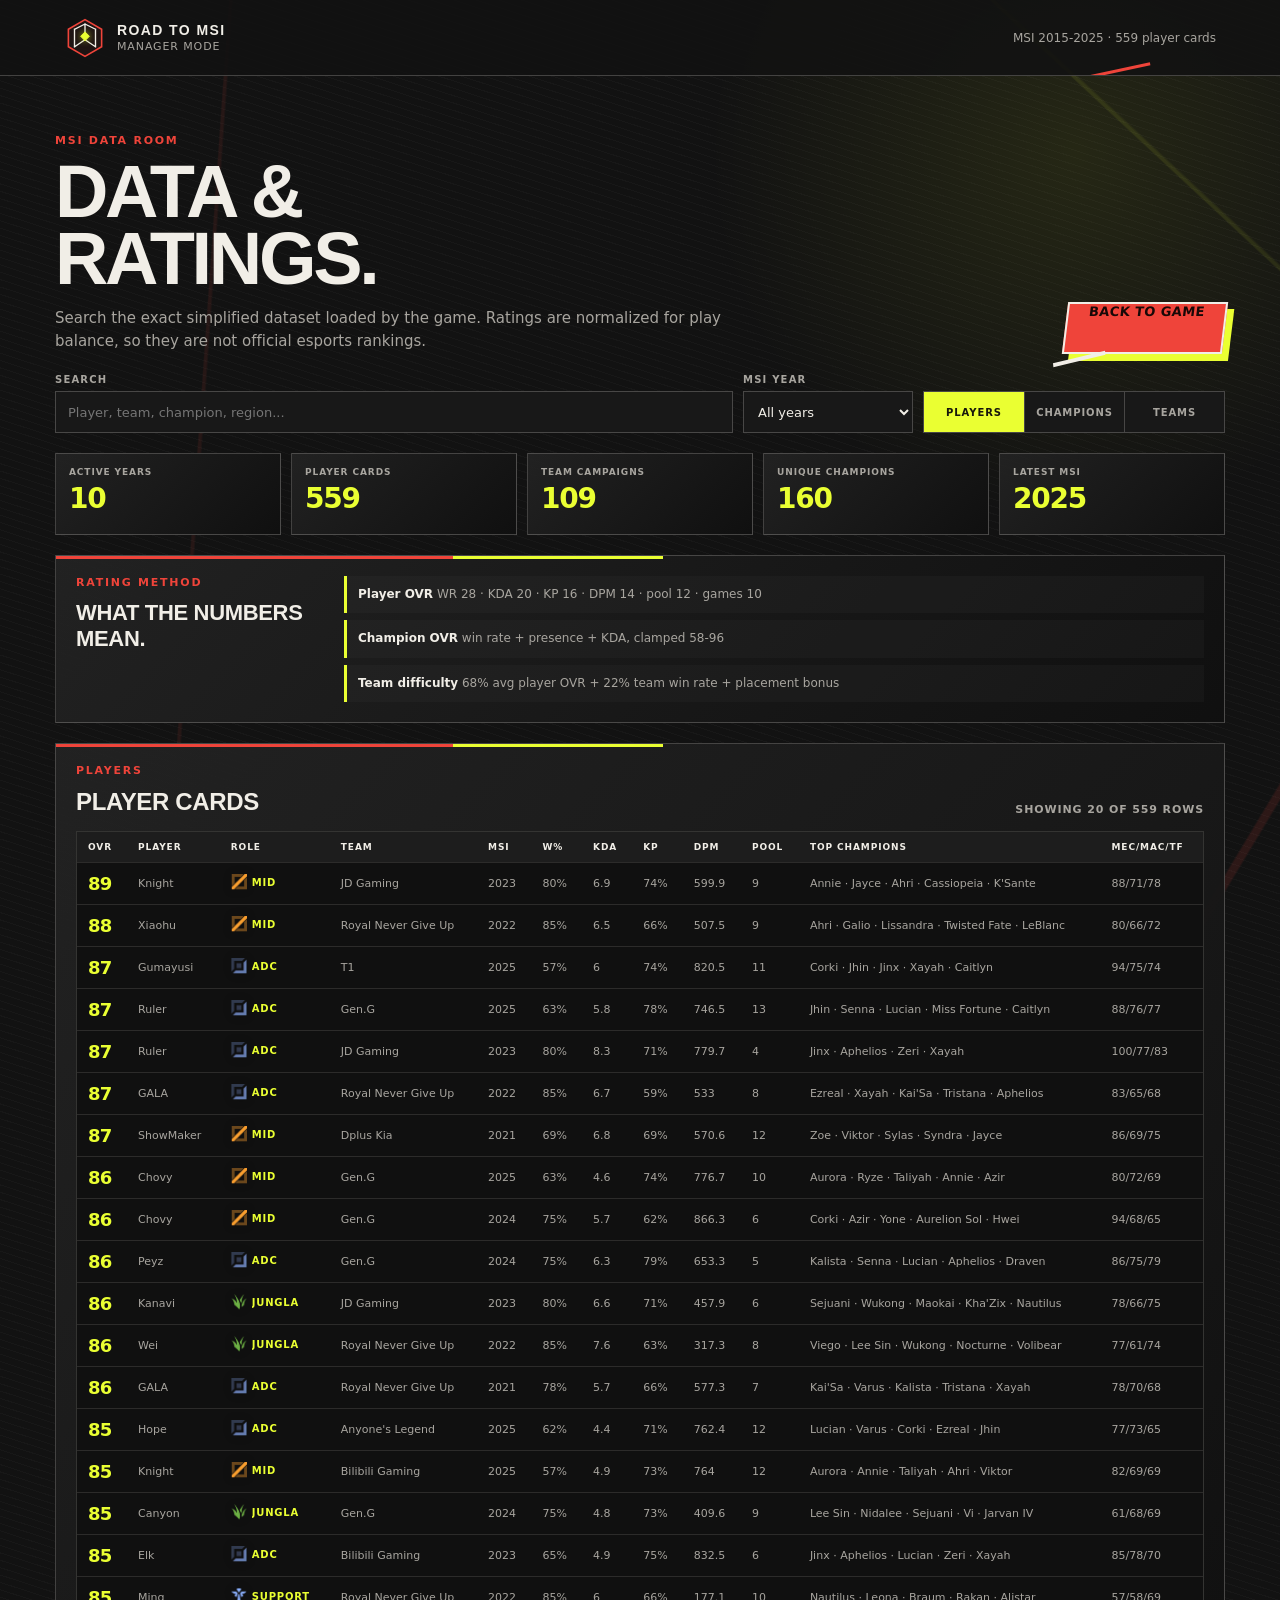
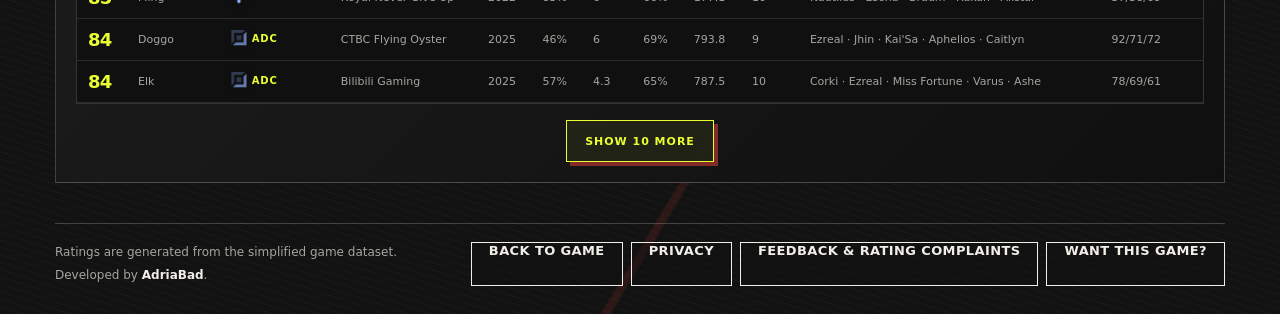
==== data.html @ 54ccc730 "Initial GitHub Pages site" ====
<!doctype html>
<html lang="es">
  <head>
    <meta charset="utf-8">
    <meta name="viewport" content="width=device-width, initial-scale=1">
    <meta name="theme-color" content="#090e1b">
    <title>Road to MSI · Data & ratings</title>
    <link rel="stylesheet" href="styles.css?v=25">
  </head>
  <body>
    <header class="site-header">
      <a class="brand" href="index.html#inicio" aria-label="Road to MSI, inicio">
        <span class="brand-mark" aria-hidden="true">
          <svg viewBox="0 0 48 48" role="presentation">
            <path class="brand-mark-frame" d="M24 3 43 14v20L24 45 5 34V14Z" />
            <path class="brand-mark-route" d="M12 14 24 8l12 6M12 34l12-8 12 8M24 8v18M12 14v20M36 14v20" />
            <path class="brand-mark-core" d="m24 17 5 5-5 5-5-5Z" />
          </svg>
        </span>
        <span><strong>ROAD TO MSI</strong><small>Manager mode</small></span>
      </a>
      <span id="data-meta" class="header-data">Loading data...</span>
    </header>

    <main class="data-page" id="data-app">
      <section class="data-hero" aria-labelledby="data-title">
        <div>
          <p class="eyebrow">MSI DATA ROOM</p>
          <h1 id="data-title">Data &<br>ratings.</h1>
          <p>Search the exact simplified dataset loaded by the game. Ratings are normalized for play balance, so they are not official esports rankings.</p>
        </div>
        <a class="secondary-button data-back-link" href="index.html#inicio">Back to game</a>
      </section>

      <section class="data-controls" aria-label="Data filters">
        <div class="data-search">
          <label for="data-search">Search</label>
          <input id="data-search" type="search" autocomplete="off" placeholder="Player, team, champion, region...">
        </div>
        <div class="data-select">
          <label for="data-year">MSI year</label>
          <select id="data-year">
            <option value="all">All years</option>
          </select>
        </div>
        <div class="data-view-toggle" role="group" aria-label="Dataset view">
          <button class="is-active" type="button" data-view="players" aria-pressed="true">Players</button>
          <button type="button" data-view="champions" aria-pressed="false">Champions</button>
          <button type="button" data-view="teams" aria-pressed="false">Teams</button>
        </div>
      </section>

      <section id="data-summary" class="data-summary" aria-label="Dataset summary"></section>

      <section class="rating-method" aria-labelledby="rating-method-title">
        <div>
          <p class="eyebrow">RATING METHOD</p>
          <h2 id="rating-method-title">What the numbers mean.</h2>
        </div>
        <div class="rating-formulas">
          <span><b>Player OVR</b> WR 28 · KDA 20 · KP 16 · DPM 14 · pool 12 · games 10</span>
          <span><b>Champion OVR</b> win rate + presence + KDA, clamped 58-96</span>
          <span><b>Team difficulty</b> 68% avg player OVR + 22% team win rate + placement bonus</span>
        </div>
      </section>

      <section class="data-table-shell" aria-labelledby="data-table-title">
        <div class="data-table-heading">
          <div>
            <p class="eyebrow" id="data-view-label">PLAYERS</p>
            <h2 id="data-table-title">Player cards</h2>
          </div>
          <span id="data-result-count">0 rows</span>
        </div>
        <div id="data-table" class="data-table-wrap" aria-live="polite"></div>
        <div class="data-load-more-wrap">
          <button id="data-load-more" class="data-load-more" type="button" hidden>Show 10 more</button>
        </div>
      </section>
    </main>

    <footer class="site-footer" aria-label="Site footer">
      <div class="footer-copy">
        <span>Ratings are generated from the simplified game dataset.</span>
        <span>Developed by <a href="https://www.linkedin.com/in/adriaabadjuarez/" target="_blank" rel="noopener">AdriaBad</a>.</span>
      </div>
      <nav class="footer-links" aria-label="Footer links">
        <a class="secondary-button footer-data-link" href="index.html#inicio">Back to game</a>
        <a class="secondary-button footer-data-link" href="privacy.html">Privacy</a>
        <a class="secondary-button footer-data-link" href="https://discord.gg/gjJNmkkz" target="_blank" rel="noopener">Feedback & rating complaints</a>
        <a class="secondary-button footer-data-link" href="https://discord.gg/gjJNmkkz" target="_blank" rel="noopener">Want this game?</a>
      </nav>
    </footer>
    <script src="data-page.js?v=22"></script>
  </body>
</html>
---- styles.css ----
:root {
  --canvas: #121212;
  --ink: #f1eee7;
  --muted: #a8a59f;
  --panel: #1a1a1a;
  --line: rgba(241, 238, 231, .22);
  --blue: #ef443a;
  --cyan: #eaff32;
  --gold: #f1eee7;
  --green: #eaff32;
  --red: #ef443a;
  --shadow: 0 24px 58px rgba(0, 0, 0, .42);
}

* { box-sizing: border-box; }
html { scroll-behavior: smooth; }
body {
  position: relative; min-width: 320px; margin: 0; color: var(--ink); isolation: isolate;
  background: linear-gradient(121deg, transparent 0 72%, rgba(239,68,58,.12) 72.1% 72.4%, transparent 72.5%), radial-gradient(circle at 84% 8%, rgba(234,255,50,.09), transparent 23rem), repeating-linear-gradient(18deg, rgba(255,255,255,.025) 0 1px, transparent 1px 7px), var(--canvas);
  font-family: Inter, ui-sans-serif, system-ui, -apple-system, BlinkMacSystemFont, "Segoe UI", sans-serif;
}
body::before { content: ""; position: fixed; z-index: 0; inset: 0; pointer-events: none; opacity: .55; background: linear-gradient(94deg, transparent 0 17%, rgba(239,68,58,.17) 17.1% 17.25%, transparent 17.4%), linear-gradient(43deg, transparent 0 87%, rgba(234,255,50,.16) 87.1% 87.24%, transparent 87.4%); mix-blend-mode: screen; }
button { font: inherit; }
button:not(:disabled) { cursor: pointer; }
button:focus-visible, a:focus-visible { outline: 3px solid var(--cyan); outline-offset: 3px; }
.sr-only { position: absolute; width: 1px; height: 1px; padding: 0; overflow: hidden; clip: rect(0, 0, 0, 0); white-space: nowrap; border: 0; }
.role-icon { display: inline-block; flex: 0 0 auto; width: var(--role-icon-size, 24px); aspect-ratio: 1; background: url("role-sprite.webp") no-repeat; background-size: 400% 400%; filter: drop-shadow(0 0 4px rgba(0,0,0,.36)); image-rendering: auto; vertical-align: -.28em; }
.role-icon-small { --role-icon-size: 18px; }
.role-icon-tiny { --role-icon-size: 15px; }
.role-icon-large { --role-icon-size: 30px; }
.role-icon-top { background-position: 66.666% 33.333%; }
.role-icon-jng { background-position: 66.666% 0; }
.role-icon-mid { background-position: 100% 0; }
.role-icon-bot { background-position: 33.333% 0; }
.role-icon-sup { background-position: 33.333% 33.333%; }
.role-label, .champion-role-icons { display: inline-flex; align-items: center; gap: 5px; min-width: 0; }
.role-label > span:last-child, .champion-role-icons > span:last-child { overflow: hidden; text-overflow: ellipsis; white-space: nowrap; }

.site-header { position: relative; z-index: 1; min-height: 76px; display: flex; align-items: center; justify-content: space-between; gap: 20px; padding: 14px clamp(20px, 5vw, 72px); overflow: hidden; border-bottom: 1px solid var(--line); background: rgba(18,18,18,.9); backdrop-filter: blur(14px); }
.site-header::after { content: ""; position: absolute; right: 10%; bottom: -8px; width: 170px; border-top: 3px solid var(--red); transform: rotate(-12deg); }
.brand { display: inline-flex; align-items: center; gap: 11px; color: var(--ink); text-decoration: none; }
.brand-mark { display: grid; place-items: center; width: 42px; height: 42px; color: var(--red); }
.brand-mark svg { display: block; width: 100%; height: 100%; overflow: visible; }
.brand-mark-frame, .brand-mark-route, .brand-mark-core { vector-effect: non-scaling-stroke; }
.brand-mark-frame { fill: rgba(239,68,58,.06); stroke: currentColor; stroke-width: 1.6; }
.brand-mark-route { fill: none; stroke: var(--ink); stroke-width: 1.35; stroke-linecap: square; stroke-linejoin: bevel; }
.brand-mark-core { fill: var(--cyan); stroke: var(--cyan); stroke-width: 1; filter: drop-shadow(0 0 4px rgba(234,255,50,.7)); }
.brand:hover .brand-mark { color: var(--cyan); transform: translateY(-1px) rotate(5deg); }
.brand-mark { transition: color .2s ease, transform .2s ease; }
.brand strong, .brand small { display: block; }
.brand strong { font-family: Impact, "Arial Black", sans-serif; letter-spacing: .1em; font-size: 14px; }
.brand small { margin-top: 2px; color: var(--muted); font-size: 11px; letter-spacing: .08em; text-transform: uppercase; }
.header-data { color: var(--muted); font-size: 12px; }
main { position: relative; z-index: 1; width: min(1170px, calc(100% - 40px)); min-height: calc(100vh - 76px); margin: 0 auto; padding: 48px 0 68px; }
.site-footer { position: relative; z-index: 1; display: flex; align-items: center; justify-content: space-between; gap: 16px; width: min(1170px, calc(100% - 40px)); margin: -28px auto 0; padding: 18px 0 28px; border-top: 1px solid var(--line); color: var(--muted); font-size: 12px; }
.footer-copy { display: grid; gap: 5px; min-width: 0; line-height: 1.45; }
.footer-copy a { color: var(--ink); font-weight: 850; text-decoration: none; }
.footer-copy a:hover { color: var(--cyan); }
.footer-links { display: flex; flex-wrap: wrap; justify-content: flex-end; gap: 8px; }
.footer-data-link { min-height: 34px; padding-inline: 13px; font-size: 10px; text-decoration: none; }
.screen[hidden] { display: none; }
.eyebrow { margin: 0 0 11px; color: var(--red); font-size: 11px; font-weight: 900; letter-spacing: .16em; }
h1, h2, h3, p { margin-top: 0; }
h1, h2, h3 { font-family: Impact, "Arial Black", "Arial Narrow", sans-serif; text-transform: uppercase; }
h1 { margin-bottom: 16px; font-size: clamp(40px, 6vw, 74px); line-height: .91; letter-spacing: -.045em; }
h2 { margin-bottom: 0; font-size: 22px; letter-spacing: -.015em; }

.start-screen { position: relative; display: grid; min-height: calc(100vh - 192px); align-items: center; overflow: hidden; }
.start-screen::before, .start-screen::after { content: ""; position: absolute; z-index: 0; pointer-events: none; }
.start-screen::before { right: -3%; bottom: 7%; width: min(45vw, 560px); height: 35px; background: var(--red); clip-path: polygon(0 42%, 78% 0, 100% 38%, 31% 100%); transform: rotate(-12deg); opacity: .86; }
.start-screen::after { right: 11%; bottom: 17%; width: min(31vw, 370px); height: 15px; background: var(--cyan); clip-path: polygon(0 26%, 100% 0, 81% 100%, 12% 71%); transform: rotate(9deg); opacity: .88; }
.start-copy { position: relative; z-index: 1; max-width: 670px; padding: 24px 0; }
.start-copy > p:not(.eyebrow) { max-width: 550px; margin-bottom: 26px; color: var(--muted); font-size: 18px; line-height: 1.6; }
.start-actions { display: flex; flex-wrap: wrap; gap: 10px; }
.tutorial-button { min-height: 52px; padding-inline: 16px; }
.start-art { --pointer-x: 0px; --pointer-y: 0px; --pointer-tilt: 0deg; position: absolute; right: -7%; top: 50%; width: min(48vw, 610px); aspect-ratio: 1; pointer-events: none; transform: translate3d(var(--pointer-x), calc(-50% + var(--pointer-y)), 0) rotate(var(--pointer-tilt)); transition: transform .35s cubic-bezier(.2,.8,.25,1); }
.start-art::before, .start-art::after { content: ""; position: absolute; inset: 8%; border: 1px solid rgba(239,68,58,.52); clip-path: polygon(50% 0, 100% 50%, 50% 100%, 0 50%); }
.start-art::before { transform: rotate(45deg) translate(calc(var(--pointer-x) * -.18), calc(var(--pointer-y) * -.18)); }
.start-art::after { inset: 23%; border-color: rgba(234,255,50,.74); transform: rotate(-14deg) translate(calc(var(--pointer-x) * .32), calc(var(--pointer-y) * .32)); }
.geo { position: absolute; display: block; transition: transform .35s cubic-bezier(.2,.8,.25,1); }
.geo-orbit { inset: 2%; border: 1px solid rgba(241,238,231,.22); border-radius: 48% 52% 42% 58%; transform: rotate(21deg) translate(calc(var(--pointer-x) * -.22), calc(var(--pointer-y) * -.22)); }
.geo-diamond { top: 16%; left: 15%; width: 43%; aspect-ratio: 1; border: 1px solid rgba(234,255,50,.68); transform: rotate(45deg) translate(calc(var(--pointer-x) * .42), calc(var(--pointer-y) * .42)); }
.geo-core { top: 40%; left: 40%; width: 18%; aspect-ratio: 1; background: var(--ink); clip-path: polygon(50% 0, 100% 38%, 81% 100%, 19% 100%, 0 38%); box-shadow: 0 0 50px rgba(234,255,50,.42); transform: rotate(18deg) translate(calc(var(--pointer-x) * .72), calc(var(--pointer-y) * .72)); }
.geo-square { right: 8%; bottom: 10%; width: 22%; aspect-ratio: 1; border: 2px solid rgba(239,68,58,.72); transform: rotate(26deg) translate(calc(var(--pointer-x) * -.5), calc(var(--pointer-y) * -.5)); }
.geo-line { top: 22%; right: 2%; width: 46%; border-top: 2px solid rgba(234,255,50,.72); transform: rotate(-32deg) translate(calc(var(--pointer-x) * .46), calc(var(--pointer-y) * .46)); transform-origin: right; }
.geo-triangle { left: 12%; bottom: 8%; width: 25%; aspect-ratio: 1; border: 2px solid rgba(239,68,58,.62); clip-path: polygon(50% 0, 100% 100%, 0 100%); transform: rotate(-22deg) translate(calc(var(--pointer-x) * -.36), calc(var(--pointer-y) * -.36)); }
.data-note { display: block; margin-top: 14px; color: #71809c; font-size: 11px; }

.tutorial-modal { position: fixed; z-index: 20; inset: 0; display: grid; place-items: center; padding: 24px; }
.tutorial-modal[hidden] { display: none; }
.tutorial-backdrop { position: absolute; inset: 0; background: rgba(3,7,15,.76); backdrop-filter: blur(7px); }
.tutorial-card { position: relative; width: min(680px, 100%); max-height: min(720px, calc(100vh - 48px)); overflow: auto; padding: 28px; border: 1px solid rgba(89,215,228,.42); border-radius: 14px; background: linear-gradient(135deg, #172540, #0e172a); box-shadow: 0 28px 90px rgba(0,0,0,.55); }
.tutorial-card h2 { margin-bottom: 19px; font-size: 32px; }
.tutorial-close { position: absolute; top: 13px; right: 14px; width: 35px; height: 35px; border: 1px solid var(--line); border-radius: 50%; color: var(--muted); background: transparent; font-size: 22px; line-height: 1; }
.tutorial-close:hover { color: var(--ink); border-color: var(--cyan); }
.tutorial-steps { display: grid; gap: 9px; margin-bottom: 22px; }
.tutorial-steps article { display: grid; grid-template-columns: 38px 1fr; gap: 11px; padding: 11px; border: 1px solid var(--line); border-radius: 8px; background: rgba(255,255,255,.025); }
.tutorial-steps article > span { color: var(--gold); font-size: 12px; font-weight: 900; letter-spacing: .06em; }
.tutorial-steps strong { color: #e5ebf5; font-size: 13px; }
.tutorial-steps p { margin: 4px 0 0; color: var(--muted); font-size: 12px; line-height: 1.45; }
.tutorial-scoring { margin: 4px 0 22px; padding: 17px; border: 1px solid var(--line); border-left: 4px solid var(--cyan); background: rgba(255,255,255,.025); }
.tutorial-scoring h3 { margin-bottom: 12px; font-size: 20px; }
.score-formula { display: flex; align-items: center; flex-wrap: wrap; gap: 7px; margin-bottom: 12px; }
.score-formula span { padding: 5px 7px; color: #17170a; background: var(--cyan); font-size: 9px; font-weight: 900; letter-spacing: .06em; }
.score-formula span:nth-of-type(2) { background: var(--ink); }
.score-formula span:nth-of-type(3) { background: var(--red); }
.score-formula b { color: var(--muted); }
.tutorial-score-grid { display: grid; grid-template-columns: repeat(3, minmax(0, 1fr)); gap: 7px; }
.tutorial-score-grid article { padding: 10px; border: 1px solid var(--line); background: rgba(0,0,0,.16); }
.tutorial-score-grid strong { display: block; color: var(--ink); font-size: 11px; }
.tutorial-score-grid p { margin: 4px 0 0; color: var(--muted); font-size: 10px; line-height: 1.4; }
.tutorial-score-grid b { color: var(--cyan); }
.region-rules { display: grid; gap: 5px; margin-top: 11px; padding-top: 11px; border-top: 1px solid var(--line); }
.region-rules > strong { color: var(--ink); font-size: 10px; letter-spacing: .1em; }
.region-rules span { font-size: 10px; font-weight: 750; }
.region-rules .is-positive { color: var(--cyan); }
.region-rules .is-negative { color: #ffaaa3; }

.primary-button, .secondary-button { min-height: 44px; padding: 0 17px; border-radius: 0; font-size: 13px; font-weight: 900; letter-spacing: .03em; text-transform: uppercase; }
.primary-button { border: 0; color: #170807; background: var(--red); box-shadow: 5px 5px 0 rgba(234,255,50,.72); }
.primary-button span { margin-left: 7px; font-size: 17px; }
.primary-button:hover:not(:disabled) { color: #16170a; background: var(--cyan); box-shadow: 7px 7px 0 rgba(239,68,58,.7); }
.primary-button:disabled { cursor: not-allowed; opacity: .43; }
.secondary-button { border: 1px solid var(--ink); color: var(--ink); background: rgba(18,18,18,.45); }
.secondary-button:hover { border-color: var(--cyan); color: var(--cyan); background: rgba(234,255,50,.08); }
.large-button { min-width: 195px; min-height: 52px; font-size: 15px; }

.screen-heading { max-width: 800px; margin: 18px 0 31px; }
.screen-heading > p:not(.eyebrow), .screen-lead { max-width: 610px; margin-bottom: 0; color: var(--muted); font-size: 16px; line-height: 1.6; }
.team-options { display: grid; grid-template-columns: repeat(3, minmax(0, 1fr)); gap: 14px; }
.team-option { display: grid; justify-items: start; min-height: 338px; padding: 22px; border: 1px solid var(--line); border-radius: 0; color: var(--ink); background: linear-gradient(135deg, rgba(33,33,33,.98), rgba(15,15,15,.98)); text-align: left; transition: transform .16s ease, border-color .16s ease, background .16s ease; }
.team-option:hover { transform: translateY(-3px) rotate(-.4deg); border-color: var(--red); }
.team-option.is-selected { border-color: var(--cyan); box-shadow: inset 6px 0 0 var(--red), 5px 5px 0 rgba(234,255,50,.32), var(--shadow); background: linear-gradient(135deg, #292929, #151515); }
.team-emblem { display: grid; place-items: center; width: 60px; height: 60px; margin-bottom: 19px; border: 1px solid var(--red); border-radius: 0; color: var(--red); background: rgba(239,68,58,.07); font-family: Impact, "Arial Black", sans-serif; font-size: 19px; font-weight: 700; }
.aggressive .team-emblem { border-color: var(--red); color: var(--red); background: rgba(239,68,58,.08); }
.wildcard .team-emblem { border-color: var(--cyan); color: var(--cyan); background: rgba(234,255,50,.08); }
.identity-label { color: var(--cyan); font-size: 10px; font-weight: 850; letter-spacing: .15em; text-transform: uppercase; }
.team-option strong { margin: 5px 0 3px; font-size: 24px; letter-spacing: -.03em; }
.team-source { color: var(--muted); font-size: 12px; }
.team-msi-years { margin-top: 9px; color: #c7d1e2; font-size: 11px; font-weight: 700; }
.team-motto { margin-top: 23px; color: var(--gold); font-size: 13px; font-weight: 800; }
.team-description { margin-top: 8px; color: #c0cadb; font-size: 13px; line-height: 1.48; }
.team-footer { display: flex; align-items: center; justify-content: space-between; width: 100%; margin-top: auto; padding-top: 17px; border-top: 1px solid var(--line); }
.team-footer > span { padding: 5px 8px; border-radius: 0; color: #17170b; background: var(--cyan); font-size: 10px; font-weight: 850; }
.team-footer small { color: var(--muted); font-size: 11px; }
.screen-actions { display: flex; align-items: center; justify-content: space-between; margin-top: 25px; }

.draft-topline { display: flex; align-items: end; justify-content: space-between; gap: 24px; min-height: 108px; margin: 18px 0 6px; }
.draft-topline > div:first-child { display: flex; flex-direction: column; justify-content: end; min-height: 108px; }
.draft-topline h1 { min-height: 1.82em; margin-bottom: 0; }
.round-badge { display: grid; place-items: center; min-height: 34px; padding: 0 11px; border: 1px solid var(--cyan); border-radius: 0; color: #15170c; background: var(--cyan); font-size: 11px; font-weight: 900; letter-spacing: .08em; white-space: nowrap; }
.selection-tools { display: flex; align-items: center; gap: 8px; }
.reroll-button { min-height: 34px; padding: 0 10px; border: 1px solid var(--red); border-radius: 0; color: var(--ink); background: rgba(239,68,58,.11); font-size: 10px; font-weight: 900; letter-spacing: .08em; }
.reroll-button:hover:not(:disabled) { color: #17170b; background: var(--red); box-shadow: 3px 3px 0 var(--cyan); }
.reroll-button:disabled { cursor: not-allowed; opacity: .38; }
.screen-lead { min-height: 52px; margin: 15px 0 25px; }
.draft-candidates { display: grid; grid-template-columns: repeat(5, minmax(0, 1fr)); gap: 10px; }
.player-card { position: relative; display: grid; gap: 8px; min-width: 0; min-height: 287px; padding: 15px; overflow: hidden; border: 1px solid var(--line); border-radius: 0; color: var(--ink); background: linear-gradient(125deg, rgba(37,37,37,.98), rgba(16,16,16,.98)); text-align: left; transition: transform .16s ease, border-color .16s ease; }
.player-card::after { content: ""; position: absolute; top: 0; right: 0; left: 0; height: 4px; border: 0; border-radius: 0; background: var(--red); }
.player-card:hover { transform: translateY(-3px) rotate(-.3deg); border-color: var(--cyan); }
.player-card.is-selected { border-color: var(--cyan); box-shadow: inset 5px 0 0 var(--red), 5px 5px 0 rgba(234,255,50,.18); background: linear-gradient(125deg, rgba(43,47,23,.96), rgba(21,23,12,.98)); }
.card-topline { display: flex; align-items: start; justify-content: space-between; gap: 8px; color: var(--muted); font-size: 10px; font-weight: 800; letter-spacing: .06em; }
.card-topline strong { position: relative; z-index: 1; color: var(--gold); font-size: 22px; letter-spacing: -.04em; }
.card-topline small { color: var(--muted); font-size: 8px; letter-spacing: .03em; }
.player-name { overflow: hidden; font-size: 22px; font-weight: 850; letter-spacing: -.045em; text-overflow: ellipsis; white-space: nowrap; }
.natural-role { color: var(--cyan); font-size: 10px; font-weight: 850; letter-spacing: .08em; }
.player-meta, .champion-pool, .msi-years { overflow: hidden; color: #acb9cf; font-size: 10px; line-height: 1.4; text-overflow: ellipsis; white-space: nowrap; }
.msi-years { color: #d5ddea; font-weight: 700; }
.attribute-grid { display: grid; grid-template-columns: repeat(3, 1fr); gap: 4px; padding: 8px 0; border-top: 1px solid var(--line); border-bottom: 1px solid var(--line); }
.attribute-grid span { display: grid; gap: 2px; }
.attribute-grid small { color: var(--muted); font-size: 8px; font-weight: 800; }
.attribute-grid b { color: var(--cyan); font-size: 14px; }
.card-cta { align-self: end; margin-top: auto; color: var(--green); font-size: 11px; font-weight: 850; }

.assignment-panel { margin-top: 18px; padding: 20px; border: 1px solid var(--line); border-radius: 12px; background: rgba(18, 26, 45, .84); box-shadow: var(--shadow); }
.assignment-heading { display: flex; align-items: start; justify-content: space-between; gap: 20px; }
.assignment-heading p:not(.eyebrow) { max-width: 350px; margin: 0; color: var(--muted); font-size: 12px; line-height: 1.5; text-align: right; }
.role-placement { display: grid; grid-template-columns: repeat(5, minmax(0, 1fr)); gap: 9px; margin-top: 16px; }
.placement-slot { display: grid; justify-items: start; min-height: 90px; padding: 12px; border: 1px dashed #50617c; border-radius: 8px; color: var(--ink); background: rgba(255,255,255,.018); text-align: left; transition: .15s ease; }
.placement-slot:not(:disabled):hover { border-color: var(--green); background: rgba(94, 211, 154, .08); transform: translateY(-2px); }
.placement-slot.is-offrole:not(:disabled) { border-color: rgba(241, 189, 94, .72); }
.placement-slot.is-filled { border-style: solid; opacity: .52; }
.placement-slot:disabled { cursor: not-allowed; }
.placement-slot > span { color: var(--gold); font-size: 19px; }
.placement-slot strong { margin-top: 4px; font-size: 12px; }
.placement-slot small { margin-top: 4px; color: var(--muted); font-size: 10px; }
.player-bonuses { display: flex; flex-wrap: wrap; gap: 7px; min-height: 30px; margin-top: 14px; }
.player-bonus { display: inline-flex; align-items: center; gap: 5px; padding: 6px 8px; border: 1px solid var(--line); border-radius: 999px; color: #cbd5e5; background: rgba(255,255,255,.035); font-size: 10px; font-weight: 700; }
.player-bonus b { font-size: 12px; }
.player-bonus.cyan b { color: var(--cyan); }
.player-bonus.gold b { color: var(--gold); }
.player-bonus.green b { color: var(--green); }
.player-bonus.blue b { color: var(--blue); }
.player-bonus.red b { color: var(--red); }
.bonus-placeholder { align-self: center; color: var(--muted); font-size: 11px; }
.risk-note { margin-top: 13px; color: #9eadc2; font-size: 12px; line-height: 1.5; }
.risk-note strong { color: var(--gold); }

.review-hero { display: grid; grid-template-columns: 92px minmax(0, 1fr) auto; align-items: center; gap: 21px; margin: 18px 0 28px; }
.review-emblem { display: grid; place-items: center; width: 85px; height: 85px; border: 1px solid var(--cyan); border-radius: 20px 20px 42px 20px; color: var(--cyan); background: rgba(89, 215, 228, .08); font-family: Georgia, serif; font-size: 21px; font-weight: 700; }
.review-emblem.aggressive { border-color: var(--red); color: var(--red); }
.review-emblem.wildcard { border-color: var(--gold); color: var(--gold); }
.review-hero h1 { margin-bottom: 7px; font-size: clamp(36px, 4.5vw, 60px); }
.review-hero p:not(.eyebrow) { margin-bottom: 0; color: var(--muted); font-size: 14px; }
.chemistry-summary { display: grid; justify-items: end; }
.chemistry-summary span, .chemistry-summary small { color: var(--muted); font-size: 10px; font-weight: 850; letter-spacing: .1em; }
.chemistry-summary strong { color: var(--green); font-size: 48px; line-height: .9; letter-spacing: -.06em; }
.chemistry-summary small { margin-top: 7px; color: var(--green); }
.review-team { display: grid; grid-template-columns: repeat(5, minmax(0, 1fr)); gap: 10px; }
.review-player { width: 100%; min-height: 228px; display: grid; align-content: start; padding: 15px; border: 1px solid rgba(94,211,154,.46); border-radius: 10px; color: var(--ink); background: linear-gradient(135deg, rgba(24, 62, 61, .72), rgba(15, 29, 47, .96)); text-align: left; }
.review-player.is-offrole { border-color: rgba(241,189,94,.72); background: linear-gradient(135deg, rgba(75, 56, 26, .64), rgba(28, 31, 45, .95)); }
.review-player:disabled { cursor: default; }
.review-team.is-swapping .review-player:not(:disabled) { cursor: pointer; }
.review-team.is-swapping .review-player:not(:disabled):hover { transform: translateY(-3px); border-color: var(--cyan); }
.review-player.is-swap-source { border-color: var(--cyan); box-shadow: 0 0 0 2px rgba(89,215,228,.22); }
.review-card-header { display: flex; align-items: center; justify-content: space-between; color: var(--cyan); font-size: 10px; font-weight: 850; letter-spacing: .08em; }
.review-card-header strong { color: var(--gold); font-size: 21px; letter-spacing: -.04em; }
.review-card-header small { color: var(--muted); font-size: 8px; }
.review-player-name { overflow: hidden; margin: 14px 0 4px; font-size: 21px; font-weight: 700; text-overflow: ellipsis; white-space: nowrap; }
.review-player-meta { overflow: hidden; margin-bottom: 14px; color: var(--muted); font-size: 10px; text-overflow: ellipsis; white-space: nowrap; }
.review-champion { overflow: hidden; margin: -7px 0 12px; color: var(--cyan); font-size: 10px; font-weight: 900; letter-spacing: .06em; text-overflow: ellipsis; white-space: nowrap; }
.review-stats { display: grid; grid-template-columns: repeat(3, 1fr); padding: 8px 0; border-top: 1px solid var(--line); border-bottom: 1px solid var(--line); color: var(--muted); font-size: 8px; }
.review-stats b { display: block; margin-top: 2px; color: var(--cyan); font-size: 14px; }
.trait-list { display: flex; flex-wrap: wrap; gap: 5px; margin-top: 11px; }
.trait-list span { padding: 4px 6px; border-radius: 999px; color: #c6d1e3; background: rgba(255,255,255,.08); font-size: 9px; font-weight: 700; }
.is-offrole .trait-list span:first-child { color: var(--gold); background: rgba(241,189,94,.14); }
.review-footer { display: flex; align-items: center; justify-content: space-between; gap: 18px; margin-top: 24px; padding: 20px; border: 1px solid var(--line); border-radius: 10px; background: rgba(18, 26, 45, .84); }
.review-footer p { max-width: 520px; margin: 0; color: var(--muted); font-size: 13px; }
.review-footer > div { display: flex; gap: 8px; }
.swap-note { align-self: center; max-width: 190px; color: var(--cyan); font-size: 11px; line-height: 1.35; }

.tournament-heading { display: flex; align-items: end; justify-content: space-between; gap: 34px; margin: 18px 0 28px; }
.tournament-heading > div:first-child { max-width: 720px; }
.tournament-heading p:not(.eyebrow) { max-width: 650px; margin: 0; color: var(--muted); font-size: 15px; line-height: 1.55; }
.tournament-rules { display: grid; grid-template-columns: auto auto; gap: 4px 14px; min-width: 185px; padding: 14px; border: 1px solid var(--line); border-radius: 9px; background: rgba(18, 26, 45, .82); }
.tournament-rules span { color: var(--cyan); font-size: 10px; font-weight: 850; letter-spacing: .1em; }
.tournament-rules strong { color: #c8d2e3; font-size: 11px; text-align: right; }
.tournament-rules i { grid-column: 1 / -1; justify-self: center; color: var(--gold); font-size: 18px; font-style: normal; line-height: 1; }
.next-series { display: grid; grid-template-columns: minmax(230px, 1fr) minmax(260px, .8fr) auto; align-items: center; gap: 24px; margin-bottom: 22px; padding: 21px; border: 1px solid rgba(89,215,228,.52); border-radius: 12px; background: linear-gradient(120deg, rgba(19, 53, 68, .74), rgba(18, 26, 45, .88)); box-shadow: var(--shadow); }
.next-series h2 { font-size: 21px; }
.next-series p:not(.eyebrow) { margin: 8px 0 0; color: var(--muted); font-size: 12px; line-height: 1.5; }
.next-series-match { display: grid; gap: 5px; }
.next-series-match .bracket-team { padding: 9px 10px; border-radius: 6px; }
.bracket-section { padding: 21px; border: 1px solid var(--line); border-radius: 12px; background: rgba(18, 26, 45, .84); box-shadow: var(--shadow); }
.bracket-section-heading { display: flex; align-items: center; justify-content: space-between; gap: 20px; margin-bottom: 19px; }
.bracket-section-heading h2 { font-size: 21px; }
.bracket-legend { color: var(--muted); font-size: 11px; }
.bracket-legend i, .bracket-legend b { display: inline-block; width: 9px; height: 9px; margin: 0 5px 0 9px; border-radius: 2px; background: var(--cyan); vertical-align: -1px; }
.bracket-legend b { margin-left: 0; background: var(--gold); }
.bracket-board { display: grid; gap: 16px; min-width: 880px; padding: 15px; overflow: auto; border: 1px solid rgba(161,180,216,.12); border-radius: 9px; background: rgba(6, 11, 22, .48); }
.bracket-lane { padding: 13px; border-radius: 8px; }
.upper-lane { border: 1px solid rgba(89,215,228,.21); background: rgba(25, 55, 69, .18); }
.lower-lane { border: 1px solid rgba(241,189,94,.19); background: rgba(69, 48, 23, .15); }
.lane-heading { display: flex; align-items: baseline; gap: 9px; margin-bottom: 12px; }
.lane-heading span, .grand-final > span { color: var(--cyan); font-size: 11px; font-weight: 850; letter-spacing: .11em; }
.lower-lane .lane-heading span { color: var(--gold); }
.lane-heading small { color: var(--muted); font-size: 10px; }
.bracket-rounds { display: grid; grid-template-columns: repeat(3, minmax(0, 1fr)); gap: 15px; }
.bracket-round { display: grid; align-content: space-around; gap: 12px; min-height: 264px; }
.lower-lane .bracket-round { min-height: 150px; }
.bracket-round h3 { margin: 0 0 2px; color: var(--muted); font-size: 9px; letter-spacing: .1em; }
.bracket-match { position: relative; display: grid; gap: 2px; padding: 4px; border: 1px solid var(--line); border-radius: 6px; background: rgba(11, 18, 32, .85); }
.bracket-match.is-next { border-color: var(--gold); box-shadow: 0 0 0 1px rgba(241,189,94,.18); }
.bracket-match.is-path::after { content: ""; position: absolute; top: 50%; right: -15px; width: 14px; border-top: 1px solid rgba(89,215,228,.5); }
.bracket-team, .is-placeholder > div { display: flex; align-items: center; justify-content: space-between; gap: 9px; min-width: 0; padding: 6px 7px; border-radius: 4px; color: #cbd5e5; font-size: 11px; }
.bracket-team span, .is-placeholder span { overflow: hidden; text-overflow: ellipsis; white-space: nowrap; }
.bracket-team small { flex: 0 0 auto; color: var(--muted); font-size: 9px; }
.bracket-team.is-player { color: #07141c; background: var(--cyan); font-weight: 850; }
.bracket-team.is-player small { color: #153e48; }
.is-placeholder { border-style: dashed; background: rgba(255,255,255,.018); }
.is-placeholder > div { color: #78869e; }
.is-placeholder small { color: #56647b; }
.grand-final { display: grid; grid-template-columns: 140px minmax(250px, 1fr) 150px; align-items: center; gap: 18px; padding: 16px; border: 1px solid rgba(241,189,94,.46); border-radius: 9px; background: linear-gradient(90deg, rgba(87,61,22,.3), rgba(18,26,45,.65)); }
.grand-final > span, .grand-final > strong { color: var(--gold); font-size: 11px; letter-spacing: .09em; }
.grand-final > strong { text-align: right; }
.tournament-outcome { display: grid; place-items: center; min-height: 66px; border-radius: 8px; font-size: 18px; font-weight: 900; letter-spacing: .08em; }
.tournament-outcome.is-champion { color: #171005; background: var(--gold); }
.tournament-outcome.is-eliminated { color: #ffd7dc; background: rgba(233,110,122,.24); }

.match-heading { display: flex; align-items: end; justify-content: space-between; gap: 28px; margin: 18px 0 25px; }
.match-heading > div:first-child { max-width: 700px; }
.match-heading p:not(.eyebrow) { margin: 0; color: var(--muted); font-size: 15px; line-height: 1.55; }
.match-draft-score { display: flex; align-items: center; gap: 10px; padding: 13px; border: 1px solid var(--line); border-radius: 9px; color: #cbd5e5; background: rgba(18,26,45,.82); font-size: 12px; font-weight: 750; text-align: center; }
.match-draft-score span { max-width: 110px; overflow: hidden; text-overflow: ellipsis; white-space: nowrap; }
.match-draft-score b { color: var(--gold); font-size: 10px; }
.draft-status-panel { display: grid; grid-template-columns: 110px minmax(180px, .8fr) minmax(210px, 1fr) minmax(210px, 1fr); gap: 12px; margin-bottom: 18px; padding: 15px; border: 1px solid var(--line); border-radius: 11px; background: rgba(18,26,45,.84); box-shadow: var(--shadow); }
.draft-status-panel > div { display: grid; align-content: start; gap: 5px; min-width: 0; }
.draft-status-panel > div > span, .enemy-draft > span, .your-draft > span { color: var(--muted); font-size: 9px; font-weight: 850; letter-spacing: .1em; }
.draft-status-panel > div > strong { color: var(--cyan); font-size: 13px; line-height: 1.3; }
.draft-status-panel > div:nth-child(2) > strong { color: var(--ink); font-size: 18px; line-height: 1.15; letter-spacing: -.025em; }
.enemy-draft, .your-draft { padding-left: 12px; border-left: 1px solid var(--line); }
.enemy-draft > div, .your-draft > div { display: flex; flex-wrap: wrap; gap: 4px; }
.enemy-draft small, .your-draft small { color: #65738c; font-size: 10px; }
.draft-summary-ban, .draft-summary-pick { padding: 3px 5px; border-radius: 4px; font-size: 9px; font-weight: 750; }
.draft-summary-ban { color: #ffb9c0; background: rgba(233,110,122,.13); }
.draft-summary-pick { color: #a9f0d0; background: rgba(94,211,154,.12); }
.champion-select, .pick-assignment, .simulation-panel { padding: 20px; border: 1px solid var(--line); border-radius: 12px; background: rgba(18,26,45,.84); box-shadow: var(--shadow); }
.section-inline-heading { display: flex; align-items: end; justify-content: space-between; gap: 20px; }
.section-inline-heading h2 { font-size: 21px; }
.section-inline-heading p:not(.eyebrow) { max-width: 390px; margin: 0; color: var(--muted); font-size: 12px; line-height: 1.45; text-align: right; }
.draft-champion-pool { display: grid; grid-template-columns: repeat(5, minmax(0, 1fr)); gap: 8px; margin-top: 16px; }
.champion-card { min-height: 110px; display: grid; align-content: start; gap: 6px; padding: 11px; overflow: hidden; border: 1px solid var(--line); border-radius: 7px; color: var(--ink); background: linear-gradient(145deg, rgba(36,51,82,.82), rgba(15,24,43,.95)); text-align: left; transition: transform .15s ease, border-color .15s ease, opacity .15s ease; }
.champion-card:not(:disabled):hover { transform: translateY(-3px); border-color: var(--cyan); }
.champion-card.is-ban-action:not(:disabled):hover { border-color: var(--red); background: linear-gradient(145deg, rgba(109,40,53,.9), rgba(53,19,31,.96)); box-shadow: 0 0 0 1px rgba(233,110,122,.25); }
.champion-card.is-ban-action:not(:disabled):hover em { color: #ffc0c7; }
.champion-card.is-pick-action:not(:disabled):hover { border-color: var(--green); background: linear-gradient(145deg, rgba(27,83,72,.9), rgba(14,43,44,.96)); box-shadow: 0 0 0 1px rgba(94,211,154,.25); }
.champion-card.is-pick-action:not(:disabled):hover em { color: #bcf7da; }
.champion-card > span { color: var(--cyan); font-size: 8px; font-weight: 850; letter-spacing: .08em; }
.champion-card strong { overflow: hidden; font-size: 17px; letter-spacing: -.035em; text-overflow: ellipsis; white-space: nowrap; }
.champion-ovr { color: var(--gold); font-size: 27px; line-height: .9; letter-spacing: -.06em; }
.champion-ovr small { color: var(--muted); font-size: 8px; letter-spacing: .04em; }
.champion-card em { margin-top: auto; color: var(--green); font-size: 9px; font-style: normal; font-weight: 800; }
.champion-card.is-selected { border-color: var(--gold); box-shadow: inset 0 0 0 1px rgba(241,189,94,.27); }
.champion-card.is-rival-used { opacity: .5; border-color: rgba(233,110,122,.55); background: rgba(70,28,40,.45); }
.champion-card.is-rival-used em { color: #f2a0a9; }
.champion-card.is-player-used { opacity: .58; border-color: rgba(94,211,154,.48); background: rgba(20,57,55,.48); }
.pick-assignment { margin-top: 17px; }
.pick-assignment-slots { display: grid; grid-template-columns: repeat(5, minmax(0, 1fr)); gap: 8px; margin-top: 16px; }
.pick-assignment-slot { min-height: 92px; display: grid; align-content: start; gap: 4px; padding: 11px; border: 1px dashed #50617c; border-radius: 7px; color: var(--ink); background: rgba(255,255,255,.018); text-align: left; transition: .15s ease; }
.pick-assignment-slot:not(:disabled):hover { border-color: var(--green); background: rgba(94,211,154,.08); transform: translateY(-2px); }
.pick-assignment-slot.is-filled { border-style: solid; border-color: rgba(94,211,154,.55); background: rgba(94,211,154,.08); }
.pick-assignment-slot:disabled { cursor: not-allowed; }
.pick-assignment-slot > span { color: var(--muted); font-size: 9px; font-weight: 850; letter-spacing: .08em; }
.pick-assignment-slot strong { overflow: hidden; font-size: 13px; text-overflow: ellipsis; white-space: nowrap; }
.pick-assignment-slot small { color: var(--cyan); font-size: 10px; }
.draft-lineups { display: grid; gap: 11px; margin-top: 17px; }
.draft-lineup { padding: 16px; border: 1px solid rgba(89,215,228,.28); border-radius: 10px; background: rgba(18,41,54,.42); }
.draft-lineup.rival-lineup { border-color: rgba(233,110,122,.27); background: rgba(59,25,37,.34); }
.draft-lineup > div:first-child { display: flex; align-items: end; justify-content: space-between; gap: 16px; margin-bottom: 11px; }
.draft-lineup h2 { font-size: 17px; }
.rival-lineup .eyebrow { color: #f19aa5; }
.lineup-rows { display: grid; grid-template-columns: repeat(5, minmax(0, 1fr)); gap: 7px; }
.lineup-row { display: grid; gap: 3px; min-width: 0; padding: 9px; border: 1px solid rgba(89,215,228,.18); border-radius: 6px; background: rgba(8,13,24,.34); }
.lineup-row.is-rival { border-color: rgba(233,110,122,.18); }
.lineup-row > span { color: var(--muted); font-size: 9px; font-weight: 850; letter-spacing: .08em; }
.lineup-row strong, .lineup-row em { overflow: hidden; text-overflow: ellipsis; white-space: nowrap; }
.lineup-row strong { color: #e3e9f3; font-size: 12px; }
.lineup-row em { color: var(--cyan); font-size: 10px; font-style: normal; }
.lineup-row.is-rival em { color: #f5a4ae; }
.draft-actions, .simulation-actions { display: flex; align-items: center; justify-content: space-between; gap: 18px; margin-top: 17px; padding: 14px 0 0; }
.draft-actions > span { color: var(--muted); font-size: 12px; }
.simulation-panel { max-width: 980px; margin: 0 auto; }
.simulation-power { display: grid; grid-template-columns: 1fr 1fr; gap: 14px; }
.simulation-power > div { padding: 15px; border: 1px solid var(--line); border-radius: 8px; background: rgba(8,13,24,.48); }
.simulation-power > div:last-child { text-align: right; }
.simulation-power span { display: block; color: var(--muted); font-size: 10px; font-weight: 850; letter-spacing: .1em; }
.simulation-power strong { display: block; margin-top: 5px; color: var(--cyan); font-size: 38px; line-height: 1; letter-spacing: -.06em; }
.simulation-power > div:last-child strong { color: var(--red); }
.simulation-livebar { display: grid; grid-template-columns: 150px minmax(0, 1fr); gap: 10px; margin: 14px 0 0; }
.simulation-livebar > div { min-height: 78px; padding: 13px 15px; border: 1px solid var(--line); background: rgba(8,13,24,.48); }
.simulation-livebar span { display: block; color: var(--muted); font-size: 9px; font-weight: 900; letter-spacing: .12em; }
.simulation-livebar strong { display: block; margin-top: 5px; overflow: hidden; color: var(--ink); font-family: Impact, "Arial Black", sans-serif; font-size: 34px; line-height: .95; letter-spacing: 0; text-overflow: ellipsis; white-space: nowrap; }
.match-phase strong { color: var(--cyan); }
.simulation-result-banner { position: relative; display: grid; gap: 1px; margin-top: 14px; padding: 20px; overflow: hidden; border: 2px solid var(--cyan); background: linear-gradient(100deg, rgba(234,255,50,.28), rgba(18,18,18,.95) 45%, rgba(239,68,58,.18)); box-shadow: 7px 7px 0 rgba(239,68,58,.62); }
.simulation-result-banner[hidden] { display: none; }
.simulation-result-banner::after { content: ""; position: absolute; inset: auto -10% 12px 42%; height: 6px; background: var(--red); transform: rotate(-5deg); }
.simulation-result-banner span { color: var(--red); font-size: 11px; font-weight: 950; letter-spacing: .18em; }
.simulation-result-banner strong { color: var(--ink); font-family: Impact, "Arial Black", sans-serif; font-size: clamp(48px, 8vw, 96px); line-height: .86; letter-spacing: 0; text-transform: uppercase; }
.simulation-result-banner small { color: var(--muted); font-size: 11px; font-weight: 850; letter-spacing: .08em; text-transform: uppercase; }
.simulation-result-banner.is-defeat { border-color: var(--red); background: linear-gradient(100deg, rgba(239,68,58,.34), rgba(18,18,18,.96) 50%, rgba(241,238,231,.08)); box-shadow: 7px 7px 0 rgba(234,255,50,.45); }
.simulation-result-banner.is-defeat span { color: var(--cyan); }
.advantage-track { position: relative; height: 11px; margin: 20px 0; border-radius: 999px; background: linear-gradient(90deg, rgba(233,110,122,.85), #59677d 50%, rgba(94,211,154,.9)); }
.advantage-track::after { content: ""; position: absolute; left: 50%; top: -4px; height: 19px; border-left: 1px solid rgba(255,255,255,.65); }
.advantage-track span { position: absolute; top: 50%; left: 50%; width: 18px; height: 18px; border: 3px solid var(--canvas); border-radius: 50%; background: var(--gold); box-shadow: 0 1px 10px rgba(0,0,0,.4); transform: translate(-50%, -50%); transition: left .65s cubic-bezier(.2,.8,.25,1); }
.simulation-events { display: grid; align-content: start; gap: 8px; min-height: 120px; }
.simulation-events > p { margin: 0; padding: 31px; color: var(--muted); text-align: center; font-size: 13px; }
.simulation-event { position: relative; display: grid; grid-template-columns: 70px minmax(0, 1fr) 110px; align-items: center; gap: 12px; min-height: 76px; padding: 11px 12px; overflow: hidden; border-left: 4px solid var(--green); border-radius: 4px; background: rgba(94,211,154,.06); }
.simulation-event.is-new::after { content: ""; position: absolute; inset: 0; pointer-events: none; border: 1px solid var(--cyan); opacity: 0; }
.simulation-event.is-rival { border-color: var(--red); background: rgba(233,110,122,.07); }
.simulation-event.is-rival.is-new::after { border-color: var(--red); }
.simulation-event.is-final { border-color: var(--gold); background: rgba(241,189,94,.09); }
.simulation-event-minute, .simulation-event b { color: var(--muted); font-size: 11px; font-weight: 850; }
.simulation-event-minute { font-family: Impact, "Arial Black", sans-serif; color: var(--ink); font-size: 22px; letter-spacing: 0; }
.simulation-event-copy { min-width: 0; text-align: left; }
.simulation-event-copy strong { display: block; overflow-wrap: anywhere; color: var(--cyan); font-size: 14px; font-weight: 950; letter-spacing: .07em; text-transform: uppercase; }
.simulation-event-copy p { margin: 4px 0 0; color: #d4dcea; font-size: 12px; line-height: 1.35; }
.simulation-event-side { display: grid; justify-items: end; gap: 6px; min-width: 0; }
.simulation-event-roles { display: flex; justify-content: flex-end; gap: 4px; max-width: 100%; }
.simulation-event-roles .role-icon { --role-icon-size: 20px; }
.simulation-event b { color: var(--green); text-align: right; }
.simulation-event.is-rival b { color: var(--red); }
.simulation-event.is-final b { color: var(--gold); }
.simulation-actions { justify-content: end; }

.run-summary-hero { display: grid; grid-template-columns: 92px minmax(0, 1fr) auto; align-items: center; gap: 21px; margin: 18px 0 24px; }
.run-summary-hero h1 { margin-bottom: 7px; font-size: clamp(37px, 4.7vw, 64px); }
.run-summary-hero p:not(.eyebrow) { margin: 0; color: var(--muted); font-size: 14px; }
.run-position { display: grid; justify-items: end; }
.run-position span, .run-position small { color: var(--muted); font-size: 10px; font-weight: 850; letter-spacing: .1em; }
.run-position strong { color: var(--gold); font-size: 44px; line-height: .9; letter-spacing: -.06em; }
.run-position small { margin-top: 7px; color: #cbd5e5; }
.run-metrics { display: grid; grid-template-columns: repeat(4, minmax(0, 1fr)); gap: 10px; }
.run-metrics > div { min-height: 86px; padding: 14px; border: 1px solid var(--line); border-radius: 9px; background: rgba(18,26,45,.84); box-shadow: var(--shadow); }
.run-metrics span { display: block; color: var(--muted); font-size: 9px; font-weight: 850; letter-spacing: .1em; }
.run-metrics strong { display: block; overflow: hidden; margin-top: 8px; color: var(--cyan); font-size: 23px; letter-spacing: -.04em; text-overflow: ellipsis; white-space: nowrap; }
.run-roster-section, .run-path-section, .run-bracket-section { margin-top: 18px; padding: 20px; border: 1px solid var(--line); border-radius: 12px; background: rgba(18,26,45,.84); box-shadow: var(--shadow); }
.run-roster { display: grid; grid-template-columns: repeat(5, minmax(0, 1fr)); gap: 9px; margin-top: 16px; }
.run-roster-card { display: grid; gap: 4px; min-height: 125px; padding: 12px; border: 1px solid rgba(94,211,154,.44); border-radius: 8px; background: rgba(23,63,61,.48); }
.run-roster-card.is-offrole { border-color: rgba(241,189,94,.62); background: rgba(70,50,23,.45); }
.run-roster-card > span { color: var(--muted); font-size: 9px; font-weight: 850; letter-spacing: .08em; }
.run-roster-card strong { overflow: hidden; font-size: 16px; text-overflow: ellipsis; white-space: nowrap; }
.run-roster-card em { color: var(--gold); font-size: 11px; font-style: normal; font-weight: 850; }
.run-roster-card p { overflow: hidden; margin: auto 0 0; color: var(--cyan); font-size: 11px; text-overflow: ellipsis; white-space: nowrap; }
.run-roster-card small { color: var(--muted); font-size: 9px; }
.run-history { display: grid; gap: 7px; margin-top: 16px; }
.run-history-row { display: grid; grid-template-columns: 28px minmax(150px, .55fr) minmax(0, 1fr) 28px; align-items: center; gap: 10px; padding: 10px; border-left: 3px solid var(--green); border-radius: 5px; background: rgba(94,211,154,.06); }
.run-history-row.is-loss { border-color: var(--red); background: rgba(233,110,122,.07); }
.run-history-row > span, .run-history-row b { color: var(--muted); font-size: 11px; font-weight: 850; }
.run-history-row strong { color: #d6deec; font-size: 12px; }
.run-history-row p { overflow: hidden; margin: 0; color: var(--muted); font-size: 11px; text-overflow: ellipsis; white-space: nowrap; }
.run-history-row b { color: var(--green); text-align: right; }
.run-history-row.is-loss b { color: var(--red); }
.summary-bracket-scroll { margin-top: 16px; overflow-x: auto; }
.summary-bracket-scroll .bracket-board { margin: 0; }
.run-summary-actions { display: flex; justify-content: end; gap: 9px; margin-top: 20px; }

.data-page { display: grid; gap: 20px; }
.data-hero { display: grid; grid-template-columns: minmax(0, 1fr) auto; align-items: end; gap: 24px; padding-top: 10px; }
.data-hero h1 { margin-bottom: 14px; }
.data-hero p:not(.eyebrow) { max-width: 690px; margin: 0; color: var(--muted); font-size: 15px; line-height: 1.58; }
.data-back-link { position: relative; min-height: 52px; padding-inline: 20px; overflow: visible; border: 2px solid var(--ink); color: #170807; background: var(--red); box-shadow: 7px 7px 0 var(--cyan); text-decoration: none; transform: skewX(-7deg); }
.data-back-link::after { content: ""; position: absolute; left: -10px; bottom: -9px; width: 52px; border-top: 4px solid var(--ink); transform: rotate(-14deg); }
.data-back-link:hover { color: #16170a; border-color: var(--cyan); background: var(--cyan); box-shadow: 8px 8px 0 var(--red); }
.data-back-link:focus-visible { outline-offset: 7px; }
.data-controls { display: grid; grid-template-columns: minmax(240px, 1fr) 170px auto; align-items: end; gap: 10px; }
.data-search, .data-select { display: grid; gap: 6px; }
.data-search label, .data-select label { color: var(--muted); font-size: 10px; font-weight: 900; letter-spacing: .12em; text-transform: uppercase; }
.data-search input, .data-select select { width: 100%; min-height: 42px; border: 1px solid var(--line); border-radius: 0; color: var(--ink); background: #181818; font: inherit; font-size: 13px; }
.data-search input { padding: 0 12px; }
.data-select select { padding: 0 10px; }
.data-search input:focus, .data-select select:focus { outline: 3px solid var(--cyan); outline-offset: 2px; }
.data-view-toggle { display: grid; grid-template-columns: repeat(3, 1fr); min-height: 42px; border: 1px solid var(--line); background: #181818; }
.data-view-toggle button { min-width: 100px; border: 0; border-left: 1px solid var(--line); color: var(--muted); background: transparent; font-size: 10px; font-weight: 900; letter-spacing: .09em; text-transform: uppercase; }
.data-view-toggle button:first-child { border-left: 0; }
.data-view-toggle button.is-active { color: #17170b; background: var(--cyan); }
.data-summary { display: grid; grid-template-columns: repeat(5, minmax(0, 1fr)); gap: 10px; }
.data-summary > div { min-height: 82px; padding: 13px; border: 1px solid var(--line); background: linear-gradient(135deg, rgba(35,35,35,.96), rgba(16,16,16,.98)); }
.data-summary span { display: block; color: var(--muted); font-size: 9px; font-weight: 900; letter-spacing: .1em; text-transform: uppercase; }
.data-summary strong { display: block; margin-top: 8px; color: var(--cyan); font-size: 28px; line-height: 1; letter-spacing: -.045em; }
.rating-method, .data-table-shell, .privacy-panel { position: relative; overflow: hidden; padding: 20px; border: 1px solid var(--line); background: linear-gradient(135deg, rgba(35,35,35,.96), rgba(16,16,16,.98)); }
.rating-method::before, .data-table-shell::before, .privacy-panel::before { content: ""; position: absolute; top: 0; left: 0; width: 100%; height: 3px; background: linear-gradient(90deg, var(--red) 0 34%, var(--cyan) 34% 52%, transparent 52%); }
.rating-method { display: grid; grid-template-columns: 250px minmax(0, 1fr); gap: 18px; align-items: start; }
.rating-method h2 { font-size: 22px; }
.rating-formulas { display: grid; gap: 7px; }
.rating-formulas span { padding: 10px 11px; border-left: 3px solid var(--cyan); color: var(--muted); background: rgba(255,255,255,.025); font-size: 12px; line-height: 1.45; }
.rating-formulas b { color: var(--ink); }
.privacy-panel { display: grid; gap: 16px; max-width: 820px; }
.privacy-panel h2 { margin-bottom: 2px; font-size: 22px; }
.privacy-panel p, .privacy-panel li { color: var(--muted); font-size: 13px; line-height: 1.6; }
.privacy-panel p { margin-bottom: 0; }
.privacy-panel ul { display: grid; gap: 8px; margin: 0; padding-left: 18px; }
.privacy-panel a { color: var(--ink); font-weight: 850; }
.privacy-panel a:hover { color: var(--cyan); }
.data-table-heading { display: flex; align-items: end; justify-content: space-between; gap: 18px; margin-bottom: 15px; }
.data-table-heading h2 { font-size: 24px; }
.data-table-heading > span { color: var(--muted); font-size: 11px; font-weight: 900; letter-spacing: .08em; text-transform: uppercase; }
.data-table-wrap { overflow: auto; border: 1px solid rgba(241,238,231,.16); background: #101010; }
.data-table { width: 100%; min-width: 920px; border-collapse: collapse; }
.data-table th, .data-table td { padding: 10px 11px; border-bottom: 1px solid rgba(241,238,231,.12); color: var(--muted); font-size: 11px; text-align: left; white-space: nowrap; }
.data-table th { position: sticky; top: 0; z-index: 1; color: var(--ink); background: #1d1d1d; font-size: 9px; font-weight: 900; letter-spacing: .1em; text-transform: uppercase; }
.data-table td:nth-child(2), .data-table td:nth-child(11), .data-table td:nth-child(9) { white-space: normal; }
.data-table strong { color: var(--cyan); font-size: 18px; letter-spacing: -.04em; }
.data-load-more-wrap { display: flex; justify-content: center; padding-top: 16px; }
.data-load-more { min-height: 42px; padding: 0 18px; border: 1px solid var(--cyan); color: var(--cyan); background: rgba(234,255,50,.06); font-size: 11px; font-weight: 900; letter-spacing: .09em; text-transform: uppercase; box-shadow: 4px 4px 0 rgba(239,68,58,.5); }
.data-load-more:hover { color: #17170b; background: var(--cyan); box-shadow: 5px 5px 0 var(--red); }
.data-error { margin: 0; padding: 22px; color: var(--red); }

/* MSI poster system: align every game surface with the red, lime and off-white visual language. */
.data-note, .team-msi-years, .team-description, .player-meta, .champion-pool, .msi-years, .risk-note, .review-player-meta, .tournament-rules strong, .bracket-team, .match-draft-score, .run-position small { color: var(--muted); }
.tutorial-card, .tutorial-steps article { border-radius: 0; border-color: rgba(239,68,58,.55); background: linear-gradient(135deg, #202020, #101010); }
.tutorial-card { box-shadow: 9px 9px 0 rgba(234,255,50,.55), 0 28px 90px rgba(0,0,0,.55); }
.tutorial-steps article > span { color: var(--cyan); }
.tutorial-steps strong { color: var(--ink); }
.tutorial-close { border-radius: 0; border-color: var(--line); }

.assignment-panel, .pick-assignment, .champion-select, .draft-status-panel, .draft-lineup, .simulation-panel, .bracket-section, .next-series, .review-footer, .run-roster-section, .run-path-section, .run-bracket-section { position: relative; overflow: hidden; border-radius: 0; border-color: var(--line); background: linear-gradient(135deg, rgba(35,35,35,.96), rgba(16,16,16,.98)); }
.assignment-panel::before, .pick-assignment::before, .champion-select::before, .simulation-panel::before, .review-footer::before, .run-roster-section::before, .run-path-section::before, .run-bracket-section::before { content: ""; position: absolute; top: 0; left: 0; width: 100%; height: 3px; background: linear-gradient(90deg, var(--red) 0 34%, var(--cyan) 34% 52%, transparent 52%); }
.assignment-heading p:not(.eyebrow), .section-inline-heading p:not(.eyebrow), .next-series p:not(.eyebrow), .match-heading p:not(.eyebrow), .tournament-heading p:not(.eyebrow) { color: var(--muted); }

.placement-slot, .pick-assignment-slot { border-color: rgba(241,238,231,.34); border-radius: 0; background: rgba(255,255,255,.018); }
.placement-slot > span { color: var(--red); }
.placement-slot:not(:disabled):hover, .pick-assignment-slot:not(:disabled):hover { border-color: var(--cyan); background: rgba(234,255,50,.08); box-shadow: 4px 4px 0 rgba(239,68,58,.55); }
.placement-slot.is-offrole:not(:disabled) { border-color: var(--red); background: rgba(239,68,58,.08); }
.placement-slot.is-filled, .pick-assignment-slot.is-filled { border-color: var(--cyan); background: rgba(234,255,50,.07); }
.player-bonus { border-radius: 0; color: var(--ink); background: rgba(255,255,255,.035); }
.player-bonus.cyan b, .player-bonus.green b { color: var(--cyan); }
.player-bonus.gold b, .player-bonus.blue b { color: var(--red); }
.risk-note strong { color: var(--red); }

.review-emblem { border-radius: 0; border-color: var(--red); color: var(--red); background: rgba(239,68,58,.08); font-family: Impact, "Arial Black", sans-serif; }
.review-emblem.wildcard { border-color: var(--cyan); color: var(--cyan); background: rgba(234,255,50,.08); }
.review-player { border-radius: 0; border-color: rgba(234,255,50,.55); background: linear-gradient(135deg, rgba(49,52,18,.65), rgba(19,20,11,.98)); }
.review-player.is-offrole { border-color: rgba(239,68,58,.74); background: linear-gradient(135deg, rgba(79,30,28,.7), rgba(29,15,16,.98)); }
.review-player.is-swap-source { border-color: var(--cyan); box-shadow: 5px 5px 0 rgba(239,68,58,.55); }
.review-card-header, .review-stats b { color: var(--cyan); }
.review-card-header strong, .run-roster-card em { color: var(--ink); }
.trait-list span { border-radius: 0; color: var(--ink); background: rgba(241,238,231,.10); }
.is-offrole .trait-list span:first-child { color: #ffb6b0; background: rgba(239,68,58,.18); }

.tournament-rules, .match-draft-score { border-radius: 0; background: rgba(16,16,16,.84); }
.tournament-rules span, .lane-heading span, .grand-final > span { color: var(--red); }
.next-series { border-color: var(--red); border-left-width: 5px; background: linear-gradient(120deg, rgba(68,27,25,.72), rgba(18,18,18,.96)); }
.upper-lane { border-color: rgba(234,255,50,.4); background: rgba(70,76,18,.12); }
.lower-lane { border-color: rgba(239,68,58,.42); background: rgba(79,25,23,.16); }
.lower-lane .lane-heading span { color: var(--red); }
.bracket-board, .bracket-lane, .bracket-match, .grand-final, .tournament-outcome { border-radius: 0; }
.bracket-match.is-next { border-color: var(--red); box-shadow: 4px 4px 0 rgba(234,255,50,.62); }
.bracket-match.is-path::after { border-color: var(--cyan); }
.bracket-team.is-player { color: #13140a; background: var(--cyan); }
.bracket-team.is-player small { color: #353714; }
.grand-final { border-color: var(--cyan); background: linear-gradient(90deg, rgba(85,91,21,.32), rgba(18,18,18,.88)); }
.grand-final > strong { color: var(--cyan); }

.draft-status-panel, .champion-card, .pick-assignment-slot, .draft-lineup, .lineup-row { border-radius: 0; background: linear-gradient(135deg, rgba(35,35,35,.98), rgba(16,16,16,.98)); }
.draft-status-panel > div:nth-child(2) > strong { color: var(--cyan); }
.enemy-draft, .your-draft { border-color: var(--line); }
.draft-summary-ban { color: #ffc2bc; background: rgba(239,68,58,.16); border-radius: 0; }
.draft-summary-pick { color: #1b1d08; background: var(--cyan); border-radius: 0; }
.champion-card { border-color: var(--line); }
.champion-card > span, .champion-card em, .pick-assignment-slot small, .lineup-row em { color: var(--cyan); }
.champion-ovr { color: var(--ink); }
.champion-card.is-ban-action:not(:disabled):hover { background: linear-gradient(145deg, rgba(107,31,28,.96), rgba(45,16,16,.98)); box-shadow: 5px 5px 0 rgba(234,255,50,.48); }
.champion-card.is-pick-action:not(:disabled):hover { background: linear-gradient(145deg, rgba(72,77,19,.96), rgba(28,30,10,.98)); box-shadow: 5px 5px 0 rgba(239,68,58,.55); }
.champion-card.is-player-used { border-color: var(--cyan); background: rgba(70,76,18,.25); }
.champion-card.is-rival-used { border-color: var(--red); background: rgba(79,25,23,.30); }
.draft-lineup { border-color: rgba(234,255,50,.42); background: rgba(60,64,17,.18); }
.draft-lineup.rival-lineup { border-color: rgba(239,68,58,.42); background: rgba(72,25,23,.20); }
.lineup-row { border-color: rgba(234,255,50,.25); }
.lineup-row.is-rival { border-color: rgba(239,68,58,.25); }

.simulation-power > div, .simulation-livebar > div, .advantage-track, .simulation-event, .run-metrics > div, .run-roster-card, .run-history-row { border-radius: 0; background: rgba(22,22,22,.88); }
.simulation-power strong, .match-phase strong, .simulation-event b, .run-metrics strong { color: var(--cyan); }
.simulation-power > div:last-child strong, .simulation-event.is-rival b, .run-history-row.is-loss b { color: var(--red); }
.advantage-track { background: linear-gradient(90deg, var(--red), #77736b 50%, var(--cyan)); }
.simulation-event { border-color: var(--cyan); background: rgba(234,255,50,.06); }
.simulation-event.is-rival, .run-history-row.is-loss { border-color: var(--red); background: rgba(239,68,58,.07); }
.simulation-event.is-final { border-color: var(--ink); background: rgba(241,238,231,.10); }
.simulation-event.is-rival .simulation-event-copy strong { color: #ffb4ad; }
.simulation-event.is-final .simulation-event-copy strong { color: var(--ink); }
.run-roster-card { border-color: rgba(234,255,50,.5); background: rgba(64,69,17,.22); }
.run-roster-card.is-offrole { border-color: rgba(239,68,58,.64); background: rgba(73,26,24,.28); }
.run-roster-card p { color: var(--cyan); }
.run-history-row { border-color: var(--cyan); }

.natural-role { display: inline-flex; align-items: center; gap: 6px; min-width: 0; }
.natural-role > span:last-child { overflow: hidden; text-overflow: ellipsis; white-space: nowrap; }
.placement-slot > .role-icon { --role-icon-size: 32px; margin-bottom: 2px; }
.slot-role-label, .review-role, .lineup-role, .run-role, .data-role-label { color: var(--cyan); font-size: 10px; font-weight: 850; letter-spacing: .08em; text-transform: uppercase; }
.pick-assignment-slot > .slot-role-label, .lineup-row > .lineup-role, .run-roster-card > .run-role { color: var(--muted); }
.champion-role-icons { color: var(--cyan); font-size: 8px; font-weight: 850; letter-spacing: .08em; text-transform: uppercase; }
.champion-role-icons.is-flex { display: inline-block; }
.review-card-header > .review-role { color: var(--cyan); }
.review-role .role-icon { --role-icon-size: 20px; }
.lineup-role .role-icon, .run-role .role-icon, .data-role-label .role-icon { --role-icon-size: 16px; }
.data-table .champion-role-icons { font-size: 10px; }
.data-table .data-role-icons .role-icon { --role-icon-size: 16px; }

/* Tournament bracket: a dedicated match-poster treatment instead of the previous data-table look. */
.bracket-section { padding: 0; border: 0; background: transparent; box-shadow: none; overflow: visible; }
.bracket-section-heading { position: relative; margin: 0; padding: 19px 20px; border: 1px solid var(--line); border-bottom: 0; background: #1b1b1b; }
.bracket-section-heading::after { content: ""; position: absolute; right: 0; bottom: 0; width: 31%; height: 4px; background: linear-gradient(90deg, var(--red) 0 63%, var(--cyan) 63%); }
.bracket-section-heading h2 { font-size: 24px; }
.bracket-legend { color: var(--muted); text-transform: uppercase; letter-spacing: .08em; }
.bracket-legend i, .bracket-legend b { border-radius: 0; }
.bracket-legend i { background: var(--cyan); }
.bracket-legend b { background: var(--red); }
.bracket-board { position: relative; gap: 14px; min-width: 930px; padding: 18px; overflow: hidden; border: 1px solid var(--line); border-radius: 0; background: linear-gradient(122deg, transparent 0 83%, rgba(239,68,58,.18) 83.1% 83.35%, transparent 83.5%), repeating-linear-gradient(15deg, rgba(255,255,255,.022) 0 1px, transparent 1px 8px), #101010; }
.bracket-board::before { content: ""; position: absolute; top: 0; left: 23%; width: 41%; border-top: 2px solid rgba(234,255,50,.68); transform: rotate(-5deg); transform-origin: left; }
.bracket-lane { position: relative; padding: 15px; border-radius: 0; }
.upper-lane { border: 1px solid rgba(234,255,50,.48); border-left: 5px solid var(--cyan); background: linear-gradient(90deg, rgba(70,76,18,.24), rgba(16,16,16,.5)); }
.lower-lane { border: 1px solid rgba(239,68,58,.48); border-left: 5px solid var(--red); background: linear-gradient(90deg, rgba(83,27,24,.26), rgba(16,16,16,.5)); }
.lane-heading { position: relative; gap: 12px; padding: 0 0 11px; border-bottom: 1px solid var(--line); }
.lane-heading span { font-family: Impact, "Arial Black", sans-serif; color: var(--cyan); font-size: 15px; letter-spacing: .1em; }
.lower-lane .lane-heading span { color: var(--red); }
.lane-heading small { color: var(--ink); font-size: 10px; font-weight: 750; letter-spacing: .05em; text-transform: uppercase; }
.bracket-rounds { gap: 19px; padding-top: 12px; }
.bracket-round { gap: 15px; }
.bracket-round h3 { color: var(--muted); font-size: 10px; font-weight: 900; letter-spacing: .13em; }
.bracket-match { padding: 3px; border: 1px solid rgba(241,238,231,.30); border-radius: 0; background: #181818; }
.bracket-match::before { content: ""; position: absolute; top: 0; left: 0; width: 3px; height: 100%; background: #4b4b4b; }
.bracket-match.is-next { border-color: var(--red); box-shadow: 5px 5px 0 var(--cyan); background: #271613; }
.bracket-match.is-next::before { background: var(--red); }
.bracket-match.is-path::after { right: -19px; width: 18px; border-top: 2px solid var(--cyan); }
.bracket-team, .is-placeholder > div { min-height: 30px; padding: 7px 8px 7px 11px; border-radius: 0; color: var(--ink); font-size: 11px; }
.bracket-team + .bracket-team, .is-placeholder > div + div { border-top: 1px solid rgba(241,238,231,.12); }
.bracket-team small { color: var(--muted); font-size: 9px; font-weight: 750; letter-spacing: .03em; }
.bracket-team.is-player { color: #16170a; background: var(--cyan); }
.bracket-team.is-player small { color: #3b3d18; }
.is-placeholder { border-style: dashed; border-color: rgba(241,238,231,.18); background: rgba(255,255,255,.025); }
.is-placeholder > div { color: #918f89; }
.grand-final { grid-template-columns: 150px minmax(250px, 1fr) 160px; padding: 17px; border: 2px solid var(--ink); border-radius: 0; background: linear-gradient(90deg, rgba(239,68,58,.35), rgba(20,20,20,.96) 38%, rgba(234,255,50,.22)); }
.grand-final { order: -1; }
.grand-final > span, .grand-final > strong { font-family: Impact, "Arial Black", sans-serif; color: var(--ink); font-size: 13px; letter-spacing: .12em; }
.grand-final > strong { color: var(--cyan); }

@media (prefers-reduced-motion: no-preference) {
  .screen.is-entering { animation: screen-enter .45s cubic-bezier(.2,.8,.25,1) both; }
  .screen.is-entering .team-option, .screen.is-entering .player-card, .screen.is-entering .placement-slot, .screen.is-entering .review-player, .screen.is-entering .champion-card, .screen.is-entering .pick-assignment-slot, .draft-candidates.is-entering .player-card, .simulation-event.is-new { animation: card-enter .42s cubic-bezier(.2,.8,.25,1) both; animation-delay: var(--delay, 0ms); }
  .screen.is-entering .start-copy { animation: title-enter .55s cubic-bezier(.2,.8,.25,1) both; }
  .start-art { animation: art-glow 5s ease-in-out infinite; }
  .start-art::before { animation: diamond-breathe 7s ease-in-out infinite; }
  .start-art::after { animation: diamond-breathe 5s ease-in-out infinite reverse; }
  .geo-orbit { animation: geometry-fade 6s ease-in-out infinite; }
  .geo-diamond { animation: geometry-fade 4s ease-in-out infinite reverse; }
  .geo-core { animation: core-pulse 3s ease-in-out infinite; }
  .geo-square { animation: geometry-fade 5s ease-in-out infinite .8s; }
  .geo-line { animation: geometry-fade 3.6s ease-in-out infinite .3s; }
  .geo-triangle { animation: geometry-fade 4.4s ease-in-out infinite 1s; }
  .simulation-event.is-new { animation: event-stack-enter .54s cubic-bezier(.16,.92,.24,1.08) both; }
  .simulation-event.is-new::after { animation: event-stack-flash .72s ease-out both; }
  .simulation-result-banner:not([hidden]) { animation: result-slam .72s cubic-bezier(.15,.95,.2,1.12) both; }
  .simulation-result-banner:not([hidden]) strong { animation: result-flash 1.15s ease-out .12s both; }
  @keyframes screen-enter { from { opacity: 0; transform: translateY(12px); } to { opacity: 1; transform: translateY(0); } }
  @keyframes card-enter { from { opacity: 0; transform: translateY(18px) scale(.985); } to { opacity: 1; transform: translateY(0) scale(1); } }
  @keyframes title-enter { from { opacity: 0; transform: translateY(18px); } to { opacity: 1; transform: translateY(0); } }
  @keyframes art-glow { 50% { filter: saturate(1.18) brightness(1.14); } }
  @keyframes diamond-breathe { 50% { opacity: .48; scale: 1.045; } }
  @keyframes geometry-fade { 50% { opacity: .48; scale: 1.06; } }
  @keyframes core-pulse { 50% { scale: 1.18; filter: brightness(1.35); box-shadow: 0 0 75px rgba(234,255,50,.78); } }
  @keyframes event-stack-enter {
    0% { opacity: 0; transform: translateY(-18px) scale(.985); filter: saturate(.75) brightness(.9); }
    55% { opacity: 1; transform: translateY(2px) scale(1.01); filter: saturate(1.45) brightness(1.18); }
    100% { opacity: 1; transform: translateY(0) scale(1); filter: saturate(1) brightness(1); }
  }
  @keyframes event-stack-flash {
    0% { opacity: .95; box-shadow: inset 0 0 0 1px currentColor, 0 0 22px rgba(234,255,50,.28); }
    100% { opacity: 0; box-shadow: inset 0 0 0 1px currentColor, 0 0 0 rgba(234,255,50,0); }
  }
  @keyframes result-slam {
    0% { opacity: 0; transform: translateY(18px) scale(.94) skewX(-3deg); filter: saturate(.6); }
    58% { opacity: 1; transform: translateY(-2px) scale(1.025) skewX(-1deg); filter: saturate(1.35); }
    100% { opacity: 1; transform: translateY(0) scale(1) skewX(0); filter: saturate(1); }
  }
  @keyframes result-flash {
    0% { text-shadow: 0 0 0 transparent; }
    35% { text-shadow: 0 0 18px rgba(234,255,50,.72), 5px 5px 0 rgba(239,68,58,.55); }
    100% { text-shadow: 3px 3px 0 rgba(239,68,58,.5); }
  }
}

@media (max-width: 1020px) {
  .draft-candidates { grid-template-columns: repeat(3, minmax(0, 1fr)); }
  .player-card { min-height: 245px; }
  .review-team { grid-template-columns: repeat(3, minmax(0, 1fr)); }
  .next-series { grid-template-columns: 1fr 1fr; }
  .next-series > .primary-button { grid-column: 1 / -1; justify-self: start; }
  .draft-status-panel { grid-template-columns: repeat(2, minmax(0, 1fr)); }
  .enemy-draft, .your-draft { padding-left: 0; border-left: 0; border-top: 1px solid var(--line); padding-top: 10px; }
  .draft-champion-pool { grid-template-columns: repeat(3, minmax(0, 1fr)); }
  .lineup-rows { grid-template-columns: repeat(5, minmax(110px, 1fr)); overflow-x: auto; padding-bottom: 4px; }
  .run-roster { grid-template-columns: repeat(3, minmax(0, 1fr)); }
  .simulation-event { grid-template-columns: 64px minmax(0, 1fr) 96px; }
  .simulation-event-roles .role-icon { --role-icon-size: 18px; }
  .data-controls { grid-template-columns: 1fr 150px; }
  .data-view-toggle { grid-column: 1 / -1; }
  .data-summary { grid-template-columns: repeat(3, minmax(0, 1fr)); }
  .rating-method { grid-template-columns: 1fr; }
}
@media (max-width: 760px) {
  main { width: min(100% - 30px, 1170px); padding-top: 30px; }
  .site-footer { width: min(100% - 30px, 1170px); align-items: start; flex-direction: column; margin-top: -22px; }
  .footer-links { justify-content: flex-start; }
  .site-header { align-items: start; flex-direction: column; }
  .team-options { grid-template-columns: 1fr; }
  .team-option { min-height: 260px; }
  .start-art { right: -42%; opacity: .65; }
  .tutorial-card { padding: 23px; }
  .draft-candidates { grid-template-columns: repeat(2, minmax(0, 1fr)); }
  .role-placement { grid-template-columns: repeat(5, minmax(115px, 1fr)); overflow-x: auto; padding-bottom: 5px; }
  .review-hero { grid-template-columns: 70px 1fr; }
  .review-emblem { width: 65px; height: 65px; font-size: 16px; }
  .chemistry-summary { grid-column: 1 / -1; justify-items: start; }
  .review-team { grid-template-columns: repeat(2, minmax(0, 1fr)); }
  .review-footer { align-items: start; flex-direction: column; }
  .tournament-heading { align-items: start; flex-direction: column; }
  .match-heading { align-items: start; flex-direction: column; }
  .simulation-livebar { grid-template-columns: 1fr 1fr; }
  .simulation-event { grid-template-columns: 62px minmax(0, 1fr); }
  .simulation-event-side { grid-column: 2; grid-row: 2; display: flex; align-items: center; justify-content: space-between; width: 100%; }
  .simulation-event-roles { justify-content: flex-start; }
  .run-summary-hero { grid-template-columns: 70px 1fr; }
  .run-summary-hero .review-emblem { width: 65px; height: 65px; font-size: 16px; }
  .run-position { grid-column: 1 / -1; justify-items: start; }
  .run-metrics { grid-template-columns: repeat(2, minmax(0, 1fr)); }
  .bracket-section { overflow-x: auto; }
  .pick-assignment-slots { grid-template-columns: repeat(5, minmax(115px, 1fr)); overflow-x: auto; padding-bottom: 5px; }
  .data-hero { grid-template-columns: 1fr; align-items: start; }
  .data-controls { grid-template-columns: 1fr; }
  .data-summary { grid-template-columns: repeat(2, minmax(0, 1fr)); }
}
@media (max-width: 470px) {
  h1 { font-size: 40px; }
  .start-actions { align-items: stretch; flex-direction: column; }
  .start-actions button { width: 100%; }
  .draft-topline, .assignment-heading { align-items: start; flex-direction: column; }
  .assignment-heading p { text-align: left; }
  .draft-candidates, .review-team { grid-template-columns: 1fr; }
  .review-footer > div { width: 100%; flex-direction: column-reverse; }
  .review-footer button { width: 100%; }
  .next-series { grid-template-columns: 1fr; }
  .next-series > .primary-button { width: 100%; }
  .draft-status-panel { grid-template-columns: 1fr; }
  .section-inline-heading { align-items: start; flex-direction: column; }
  .section-inline-heading p:not(.eyebrow) { text-align: left; }
  .draft-champion-pool { grid-template-columns: repeat(2, minmax(0, 1fr)); }
  .draft-lineup > div:first-child { align-items: start; flex-direction: column; }
  .draft-actions { align-items: start; flex-direction: column; }
  .draft-actions .primary-button { width: 100%; }
  .simulation-power, .simulation-livebar { grid-template-columns: 1fr; }
  .simulation-power > div:last-child { text-align: left; }
  .simulation-livebar strong { font-size: 30px; }
  .simulation-event { grid-template-columns: 1fr; }
  .simulation-event-side { grid-column: 1; grid-row: auto; }
  .simulation-result-banner { padding: 17px; }
  .run-roster { grid-template-columns: 1fr; }
  .run-history-row { grid-template-columns: 24px 1fr 24px; }
  .run-history-row p { grid-column: 2 / 3; grid-row: 2; }
  .run-summary-actions { flex-direction: column-reverse; }
  .run-summary-actions button { width: 100%; }
  .tutorial-modal { padding: 14px; }
  .tutorial-card { max-height: calc(100vh - 28px); padding: 21px 18px; }
  .tutorial-card h2 { font-size: 27px; }
  .tutorial-score-grid { grid-template-columns: 1fr; }
  .footer-links { width: 100%; flex-direction: column; }
  .footer-data-link, .data-back-link { width: 100%; text-align: center; }
  .data-summary { grid-template-columns: 1fr; }
  .data-view-toggle { grid-template-columns: 1fr; }
  .data-view-toggle button { min-height: 40px; border-left: 0; border-top: 1px solid var(--line); }
  .data-view-toggle button:first-child { border-top: 0; }
}
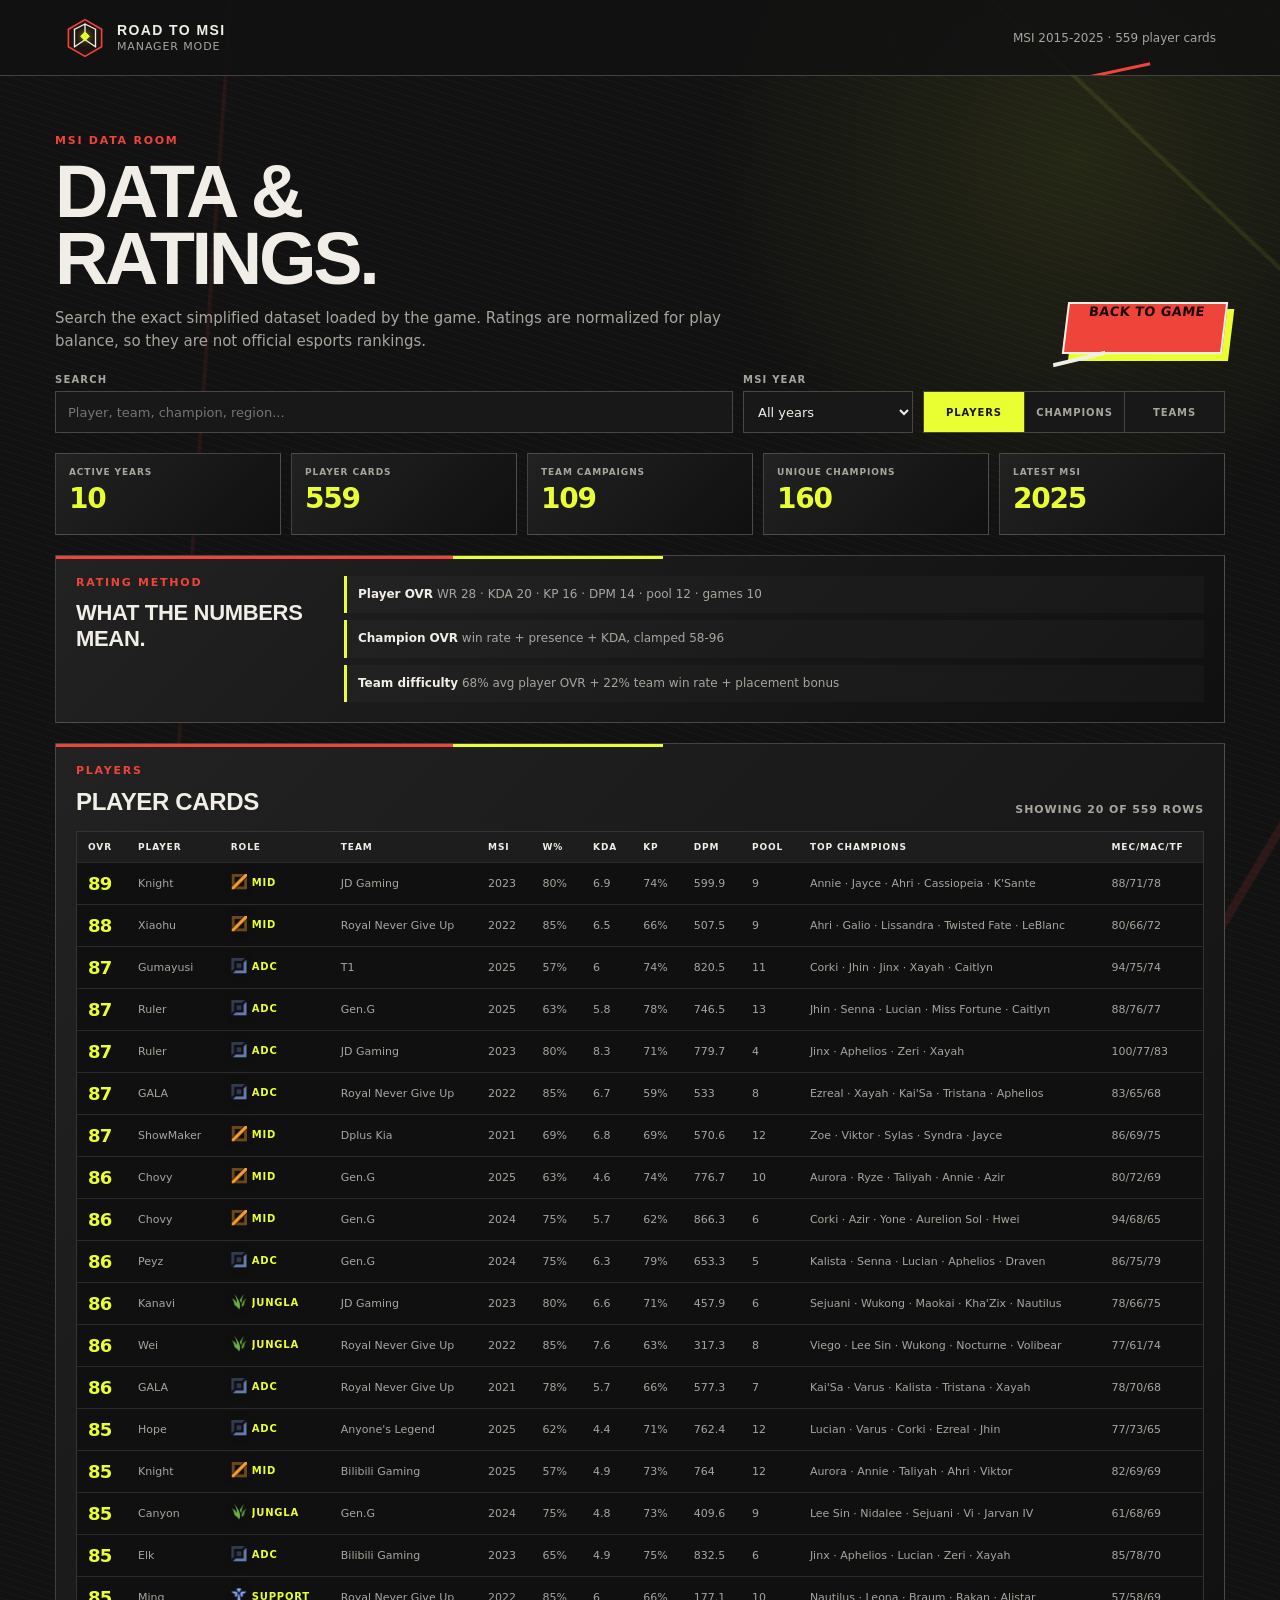
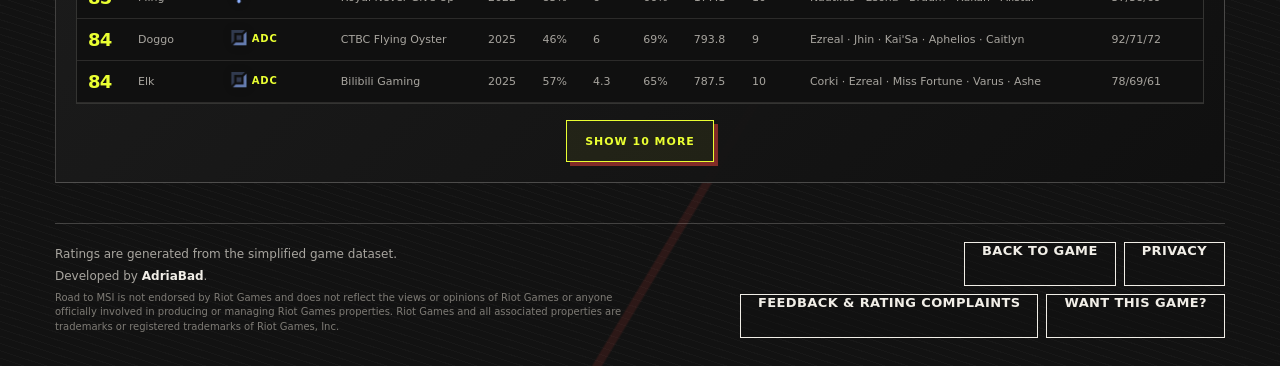
==== commit 81ddbd35: "Fix tournament bracket and champion art" ====
--- a/data.html
+++ b/data.html
@@ -5,7 +5,10 @@
     <meta name="viewport" content="width=device-width, initial-scale=1">
     <meta name="theme-color" content="#090e1b">
     <title>Road to MSI · Data & ratings</title>
-    <link rel="stylesheet" href="styles.css?v=25">
+    <link rel="stylesheet" href="styles.css?v=29">
+    <!-- Cloudflare Web Analytics -->
+    <script defer src="https://static.cloudflareinsights.com/beacon.min.js" data-cf-beacon='{"token":"1d2fa0e4ed1d4e73a9a6348299b69774"}'></script>
+    <!-- End Cloudflare Web Analytics -->
   </head>
   <body>
     <header class="site-header">
@@ -83,12 +86,13 @@
       <div class="footer-copy">
         <span>Ratings are generated from the simplified game dataset.</span>
         <span>Developed by <a href="https://www.linkedin.com/in/adriaabadjuarez/" target="_blank" rel="noopener">AdriaBad</a>.</span>
+        <span class="riot-disclaimer">Road to MSI is not endorsed by Riot Games and does not reflect the views or opinions of Riot Games or anyone officially involved in producing or managing Riot Games properties. Riot Games and all associated properties are trademarks or registered trademarks of Riot Games, Inc.</span>
       </div>
       <nav class="footer-links" aria-label="Footer links">
         <a class="secondary-button footer-data-link" href="index.html#inicio">Back to game</a>
         <a class="secondary-button footer-data-link" href="privacy.html">Privacy</a>
-        <a class="secondary-button footer-data-link" href="https://discord.gg/gjJNmkkz" target="_blank" rel="noopener">Feedback & rating complaints</a>
-        <a class="secondary-button footer-data-link" href="https://discord.gg/gjJNmkkz" target="_blank" rel="noopener">Want this game?</a>
+        <a class="secondary-button footer-data-link" href="https://discord.gg/f25UJ8yR" target="_blank" rel="noopener">Feedback & rating complaints</a>
+        <a class="secondary-button footer-data-link" href="https://discord.gg/f25UJ8yR" target="_blank" rel="noopener">Want this game?</a>
       </nav>
     </footer>
     <script src="data-page.js?v=22"></script>
--- a/styles.css
+++ b/styles.css
@@ -56,6 +56,7 @@
 .footer-copy { display: grid; gap: 5px; min-width: 0; line-height: 1.45; }
 .footer-copy a { color: var(--ink); font-weight: 850; text-decoration: none; }
 .footer-copy a:hover { color: var(--cyan); }
+.riot-disclaimer { max-width: 800px; color: #7e7b75; font-size: 10px; line-height: 1.45; }
 .footer-links { display: flex; flex-wrap: wrap; justify-content: flex-end; gap: 8px; }
 .footer-data-link { min-height: 34px; padding-inline: 13px; font-size: 10px; text-decoration: none; }
 .screen[hidden] { display: none; }
@@ -202,10 +203,10 @@
 .review-emblem.wildcard { border-color: var(--gold); color: var(--gold); }
 .review-hero h1 { margin-bottom: 7px; font-size: clamp(36px, 4.5vw, 60px); }
 .review-hero p:not(.eyebrow) { margin-bottom: 0; color: var(--muted); font-size: 14px; }
-.chemistry-summary { display: grid; justify-items: end; }
-.chemistry-summary span, .chemistry-summary small { color: var(--muted); font-size: 10px; font-weight: 850; letter-spacing: .1em; }
-.chemistry-summary strong { color: var(--green); font-size: 48px; line-height: .9; letter-spacing: -.06em; }
-.chemistry-summary small { margin-top: 7px; color: var(--green); }
+.team-power-summary { display: grid; justify-items: end; }
+.team-power-summary span, .team-power-summary small { color: var(--muted); font-size: 10px; font-weight: 850; letter-spacing: .1em; }
+.team-power-summary strong { color: var(--green); font-size: 48px; line-height: .9; letter-spacing: -.06em; }
+.team-power-summary small { margin-top: 7px; color: var(--green); }
 .review-team { display: grid; grid-template-columns: repeat(5, minmax(0, 1fr)); gap: 10px; }
 .review-player { width: 100%; min-height: 228px; display: grid; align-content: start; padding: 15px; border: 1px solid rgba(94,211,154,.46); border-radius: 10px; color: var(--ink); background: linear-gradient(135deg, rgba(24, 62, 61, .72), rgba(15, 29, 47, .96)); text-align: left; }
 .review-player.is-offrole { border-color: rgba(241,189,94,.72); background: linear-gradient(135deg, rgba(75, 56, 26, .64), rgba(28, 31, 45, .95)); }
@@ -528,6 +529,20 @@
 .lineup-row { border-color: rgba(234,255,50,.25); }
 .lineup-row.is-rival { border-color: rgba(239,68,58,.25); }
 
+.champion-card, .pick-assignment-slot, .review-player, .lineup-row, .run-roster-card { position: relative; overflow: hidden; }
+.has-champion-art::before, .has-champion-art::after { content: ""; position: absolute; pointer-events: none; }
+.has-champion-art::before { z-index: 0; top: 0; right: -8%; bottom: 0; width: 76%; background: var(--champion-art) 56% center / cover no-repeat; opacity: .43; filter: saturate(1.12) contrast(1.06); transform-origin: center; }
+.has-champion-art::after { z-index: 0; inset: 0; background: linear-gradient(90deg, rgba(16,16,16,.98) 0%, rgba(16,16,16,.86) 46%, rgba(16,16,16,.42) 72%, rgba(16,16,16,.14) 100%); }
+.has-champion-art > * { position: relative; z-index: 1; }
+.champion-card.has-champion-art::before { right: -10%; width: 86%; opacity: .46; }
+.champion-card.has-champion-art::after { background: linear-gradient(90deg, rgba(16,16,16,.98) 0%, rgba(16,16,16,.82) 48%, rgba(16,16,16,.3) 100%); }
+.champion-card.is-selected.has-champion-art::before { opacity: .68; filter: saturate(1.24) contrast(1.09); }
+.pick-assignment-slot.has-champion-art::before, .lineup-row.has-champion-art::before, .run-roster-card.has-champion-art::before { right: -10%; width: 82%; opacity: .38; }
+.review-player.has-champion-art::before { right: -2%; width: 96%; background-position: 50% center; opacity: .42; }
+.pick-assignment.has-selected-champion-art::before { z-index: 2; }
+.pick-assignment.has-selected-champion-art::after { content: ""; position: absolute; z-index: 0; top: 0; right: 0; bottom: 0; width: min(58%, 460px); background: var(--selected-champion-art) center / cover no-repeat; opacity: .34; filter: blur(3px) saturate(1.12) contrast(1.03); transform: scale(1.035); transform-origin: center; pointer-events: none; -webkit-mask-image: linear-gradient(90deg, transparent 0%, rgba(0,0,0,.18) 18%, rgba(0,0,0,.78) 36%, #000 58%); mask-image: linear-gradient(90deg, transparent 0%, rgba(0,0,0,.18) 18%, rgba(0,0,0,.78) 36%, #000 58%); }
+.pick-assignment.has-selected-champion-art > * { position: relative; z-index: 1; }
+
 .simulation-power > div, .simulation-livebar > div, .advantage-track, .simulation-event, .run-metrics > div, .run-roster-card, .run-history-row { border-radius: 0; background: rgba(22,22,22,.88); }
 .simulation-power strong, .match-phase strong, .simulation-event b, .run-metrics strong { color: var(--cyan); }
 .simulation-power > div:last-child strong, .simulation-event.is-rival b, .run-history-row.is-loss b { color: var(--red); }
@@ -669,7 +684,7 @@
   .role-placement { grid-template-columns: repeat(5, minmax(115px, 1fr)); overflow-x: auto; padding-bottom: 5px; }
   .review-hero { grid-template-columns: 70px 1fr; }
   .review-emblem { width: 65px; height: 65px; font-size: 16px; }
-  .chemistry-summary { grid-column: 1 / -1; justify-items: start; }
+  .team-power-summary { grid-column: 1 / -1; justify-items: start; }
   .review-team { grid-template-columns: repeat(2, minmax(0, 1fr)); }
   .review-footer { align-items: start; flex-direction: column; }
   .tournament-heading { align-items: start; flex-direction: column; }
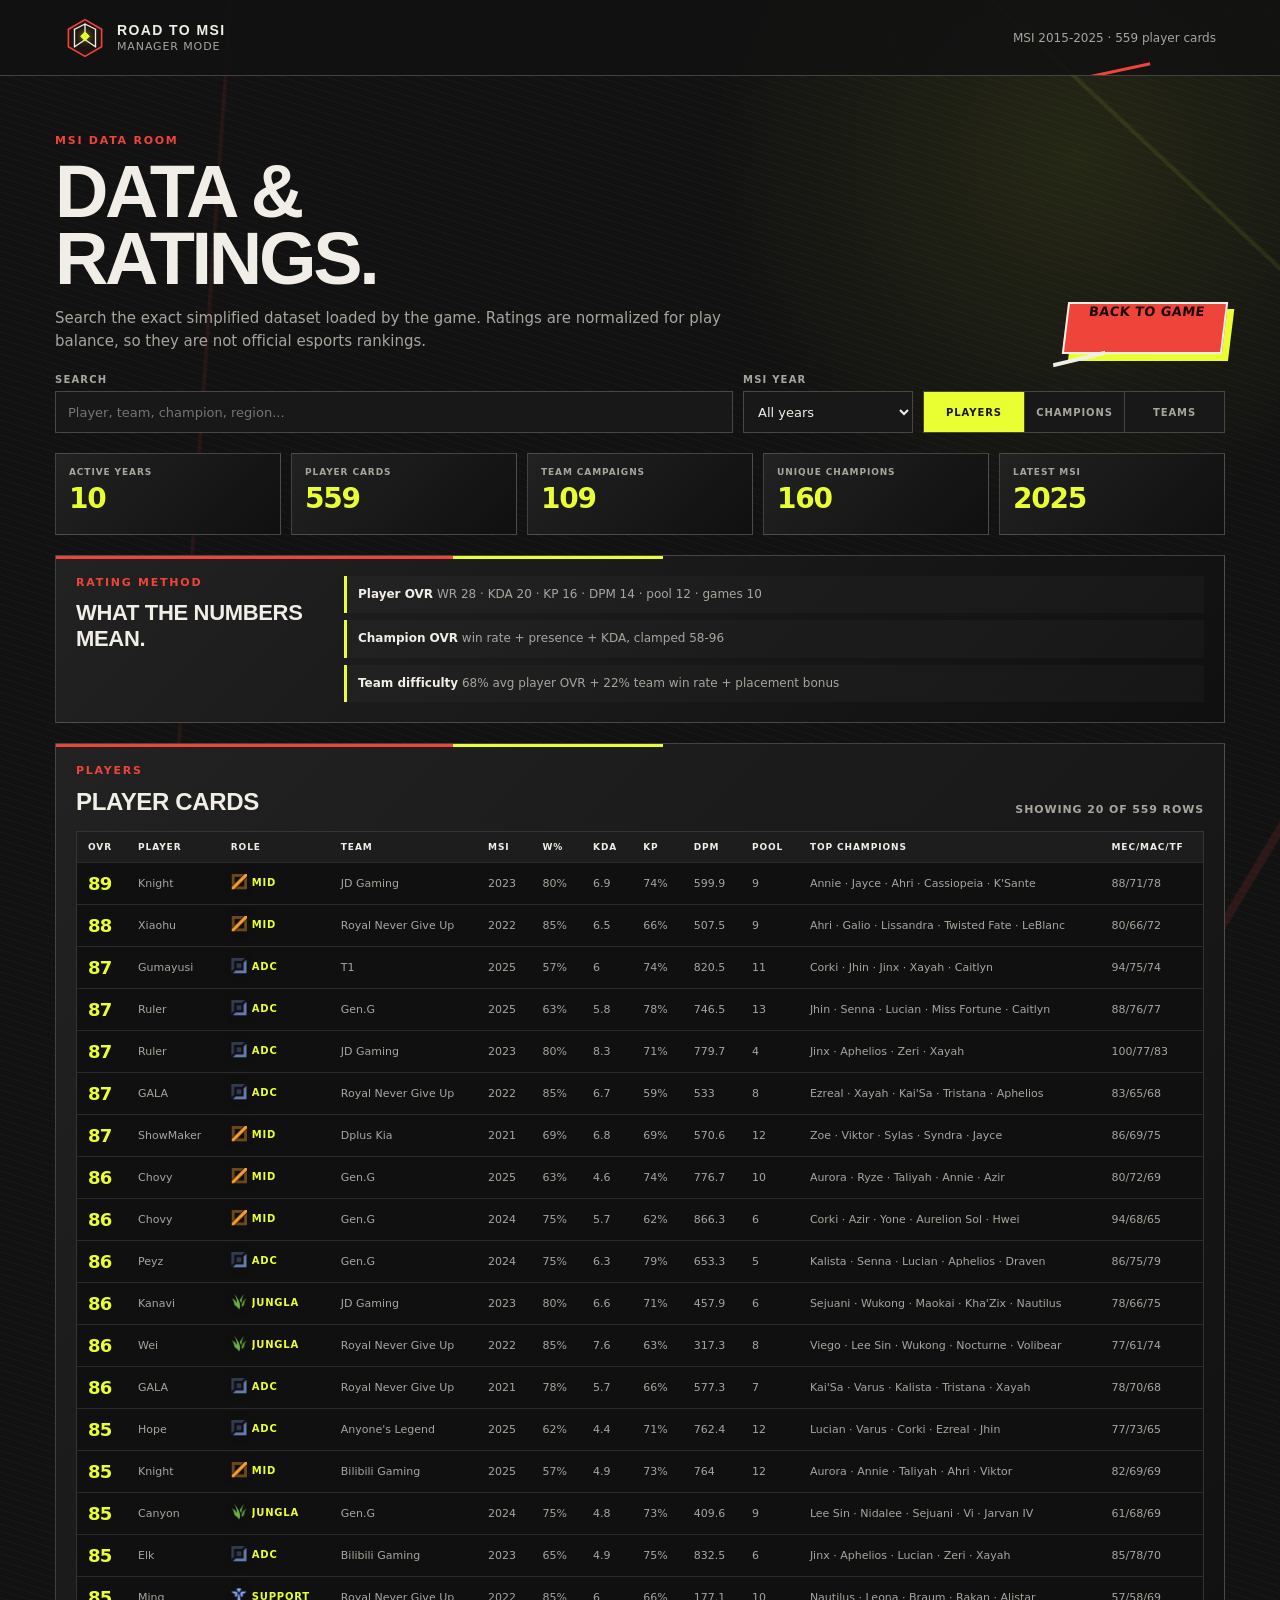
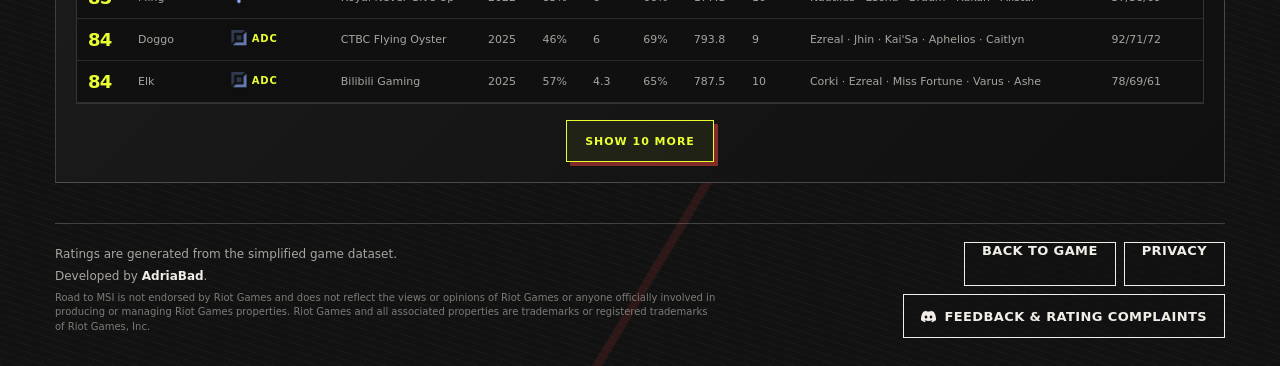
==== commit 0977ff63: "Improve sharing and tournament UI" ====
--- a/data.html
+++ b/data.html
@@ -5,7 +5,7 @@
     <meta name="viewport" content="width=device-width, initial-scale=1">
     <meta name="theme-color" content="#090e1b">
     <title>Road to MSI · Data & ratings</title>
-    <link rel="stylesheet" href="styles.css?v=29">
+    <link rel="stylesheet" href="styles.css?v=30">
     <!-- Cloudflare Web Analytics -->
     <script defer src="https://static.cloudflareinsights.com/beacon.min.js" data-cf-beacon='{"token":"1d2fa0e4ed1d4e73a9a6348299b69774"}'></script>
     <!-- End Cloudflare Web Analytics -->
@@ -91,8 +91,7 @@
       <nav class="footer-links" aria-label="Footer links">
         <a class="secondary-button footer-data-link" href="index.html#inicio">Back to game</a>
         <a class="secondary-button footer-data-link" href="privacy.html">Privacy</a>
-        <a class="secondary-button footer-data-link" href="https://discord.gg/f25UJ8yR" target="_blank" rel="noopener">Feedback & rating complaints</a>
-        <a class="secondary-button footer-data-link" href="https://discord.gg/f25UJ8yR" target="_blank" rel="noopener">Want this game?</a>
+        <a class="secondary-button footer-data-link discord-link" href="https://discord.gg/f25UJ8yR" target="_blank" rel="noopener"><svg class="discord-icon" viewBox="0 0 24 24" aria-hidden="true" focusable="false"><path fill="currentColor" d="M20.32 4.37A19.8 19.8 0 0 0 15.36 2.8a.08.08 0 0 0-.08.04c-.21.37-.44.86-.61 1.24a18.27 18.27 0 0 0-5.48 0 12.6 12.6 0 0 0-.62-1.24.08.08 0 0 0-.08-.04A19.7 19.7 0 0 0 3.68 4.37a.07.07 0 0 0-.03.03C.53 9.05-.32 13.58.1 18.06c0 .02.01.04.03.06a19.9 19.9 0 0 0 5.99 3.03.08.08 0 0 0 .09-.03c.46-.63.87-1.3 1.22-1.99a.08.08 0 0 0-.04-.11 13.1 13.1 0 0 1-1.87-.89.08.08 0 0 1-.01-.13c.13-.09.25-.19.37-.29a.07.07 0 0 1 .08-.01c3.93 1.79 8.18 1.79 12.06 0a.07.07 0 0 1 .08.01c.12.1.25.2.37.29a.08.08 0 0 1-.01.13 12.3 12.3 0 0 1-1.87.89.08.08 0 0 0-.04.11c.36.7.77 1.36 1.23 1.99a.08.08 0 0 0 .08.03 19.84 19.84 0 0 0 6-3.03.08.08 0 0 0 .03-.05c.5-5.18-.84-9.67-3.55-13.66a.06.06 0 0 0-.03-.04ZM8.02 15.33c-1.18 0-2.16-1.08-2.16-2.42 0-1.33.96-2.42 2.16-2.42 1.21 0 2.18 1.1 2.16 2.42 0 1.34-.96 2.42-2.16 2.42Zm7.98 0c-1.18 0-2.16-1.08-2.16-2.42 0-1.33.96-2.42 2.16-2.42 1.21 0 2.18 1.1 2.16 2.42 0 1.34-.95 2.42-2.16 2.42Z"/></svg><span>Feedback & rating complaints</span></a>
       </nav>
     </footer>
     <script src="data-page.js?v=22"></script>
--- a/styles.css
+++ b/styles.css
@@ -59,6 +59,8 @@
 .riot-disclaimer { max-width: 800px; color: #7e7b75; font-size: 10px; line-height: 1.45; }
 .footer-links { display: flex; flex-wrap: wrap; justify-content: flex-end; gap: 8px; }
 .footer-data-link { min-height: 34px; padding-inline: 13px; font-size: 10px; text-decoration: none; }
+.discord-link { display: inline-flex; align-items: center; justify-content: center; gap: 8px; }
+.discord-icon { width: 15px; height: 15px; flex: 0 0 auto; }
 .screen[hidden] { display: none; }
 .eyebrow { margin: 0 0 11px; color: var(--red); font-size: 11px; font-weight: 900; letter-spacing: .16em; }
 h1, h2, h3, p { margin-top: 0; }
@@ -352,14 +354,16 @@
 .simulation-livebar span { display: block; color: var(--muted); font-size: 9px; font-weight: 900; letter-spacing: .12em; }
 .simulation-livebar strong { display: block; margin-top: 5px; overflow: hidden; color: var(--ink); font-family: Impact, "Arial Black", sans-serif; font-size: 34px; line-height: .95; letter-spacing: 0; text-overflow: ellipsis; white-space: nowrap; }
 .match-phase strong { color: var(--cyan); }
-.simulation-result-banner { position: relative; display: grid; gap: 1px; margin-top: 14px; padding: 20px; overflow: hidden; border: 2px solid var(--cyan); background: linear-gradient(100deg, rgba(234,255,50,.28), rgba(18,18,18,.95) 45%, rgba(239,68,58,.18)); box-shadow: 7px 7px 0 rgba(239,68,58,.62); }
+.simulation-result-banner { position: relative; display: grid; grid-template-columns: minmax(0, 1fr) auto; align-items: center; gap: 18px; margin-top: 14px; padding: 16px 18px; overflow: hidden; border: 2px solid var(--cyan); background: linear-gradient(100deg, rgba(234,255,50,.28), rgba(18,18,18,.95) 45%, rgba(239,68,58,.18)); box-shadow: 7px 7px 0 rgba(239,68,58,.62); }
 .simulation-result-banner[hidden] { display: none; }
 .simulation-result-banner::after { content: ""; position: absolute; inset: auto -10% 12px 42%; height: 6px; background: var(--red); transform: rotate(-5deg); }
-.simulation-result-banner span { color: var(--red); font-size: 11px; font-weight: 950; letter-spacing: .18em; }
-.simulation-result-banner strong { color: var(--ink); font-family: Impact, "Arial Black", sans-serif; font-size: clamp(48px, 8vw, 96px); line-height: .86; letter-spacing: 0; text-transform: uppercase; }
-.simulation-result-banner small { color: var(--muted); font-size: 11px; font-weight: 850; letter-spacing: .08em; text-transform: uppercase; }
+.result-copy { position: relative; z-index: 1; display: grid; gap: 1px; min-width: 0; }
+.simulation-result-banner .result-copy > span { color: var(--red); font-size: 11px; font-weight: 950; letter-spacing: .18em; }
+.simulation-result-banner .result-copy strong { overflow: hidden; color: var(--ink); font-family: Impact, "Arial Black", sans-serif; font-size: clamp(36px, 6vw, 66px); line-height: .88; letter-spacing: 0; text-overflow: ellipsis; text-transform: uppercase; white-space: nowrap; }
+.simulation-result-banner .result-copy small { color: var(--muted); font-size: 11px; font-weight: 850; letter-spacing: .08em; text-transform: uppercase; }
+.result-continue-button { position: relative; z-index: 1; min-width: 190px; }
 .simulation-result-banner.is-defeat { border-color: var(--red); background: linear-gradient(100deg, rgba(239,68,58,.34), rgba(18,18,18,.96) 50%, rgba(241,238,231,.08)); box-shadow: 7px 7px 0 rgba(234,255,50,.45); }
-.simulation-result-banner.is-defeat span { color: var(--cyan); }
+.simulation-result-banner.is-defeat .result-copy > span { color: var(--cyan); }
 .advantage-track { position: relative; height: 11px; margin: 20px 0; border-radius: 999px; background: linear-gradient(90deg, rgba(233,110,122,.85), #59677d 50%, rgba(94,211,154,.9)); }
 .advantage-track::after { content: ""; position: absolute; left: 50%; top: -4px; height: 19px; border-left: 1px solid rgba(255,255,255,.65); }
 .advantage-track span { position: absolute; top: 50%; left: 50%; width: 18px; height: 18px; border: 3px solid var(--canvas); border-radius: 50%; background: var(--gold); box-shadow: 0 1px 10px rgba(0,0,0,.4); transform: translate(-50%, -50%); transition: left .65s cubic-bezier(.2,.8,.25,1); }
@@ -601,6 +605,12 @@
 .bracket-team small { color: var(--muted); font-size: 9px; font-weight: 750; letter-spacing: .03em; }
 .bracket-team.is-player { color: #16170a; background: var(--cyan); }
 .bracket-team.is-player small { color: #3b3d18; }
+.bracket-board.has-hover-path .bracket-match:not(.is-hover-path) { opacity: .42; filter: saturate(.55); }
+.bracket-match, .bracket-team { transition: opacity .14s ease, filter .14s ease, border-color .14s ease, background .14s ease, box-shadow .14s ease; }
+.bracket-match.is-hover-path { border-color: var(--cyan); background: linear-gradient(90deg, rgba(234,255,50,.16), rgba(24,24,24,.98)); box-shadow: 0 0 0 1px rgba(234,255,50,.22), 4px 4px 0 rgba(239,68,58,.35); }
+.bracket-match.is-hover-path::before { background: var(--cyan); }
+.bracket-team.is-hover-team { color: #16170a; background: var(--cyan); font-weight: 850; }
+.bracket-team.is-hover-team small { color: #3b3d18; }
 .is-placeholder { border-style: dashed; border-color: rgba(241,238,231,.18); background: rgba(255,255,255,.025); }
 .is-placeholder > div { color: #918f89; }
 .grand-final { grid-template-columns: 150px minmax(250px, 1fr) 160px; padding: 17px; border: 2px solid var(--ink); border-radius: 0; background: linear-gradient(90deg, rgba(239,68,58,.35), rgba(20,20,20,.96) 38%, rgba(234,255,50,.22)); }
@@ -624,7 +634,7 @@
   .simulation-event.is-new { animation: event-stack-enter .54s cubic-bezier(.16,.92,.24,1.08) both; }
   .simulation-event.is-new::after { animation: event-stack-flash .72s ease-out both; }
   .simulation-result-banner:not([hidden]) { animation: result-slam .72s cubic-bezier(.15,.95,.2,1.12) both; }
-  .simulation-result-banner:not([hidden]) strong { animation: result-flash 1.15s ease-out .12s both; }
+  .simulation-result-banner:not([hidden]) .result-copy strong { animation: result-flash 1.15s ease-out .12s both; }
   @keyframes screen-enter { from { opacity: 0; transform: translateY(12px); } to { opacity: 1; transform: translateY(0); } }
   @keyframes card-enter { from { opacity: 0; transform: translateY(18px) scale(.985); } to { opacity: 1; transform: translateY(0) scale(1); } }
   @keyframes title-enter { from { opacity: 0; transform: translateY(18px); } to { opacity: 1; transform: translateY(0); } }
@@ -726,7 +736,8 @@
   .simulation-livebar strong { font-size: 30px; }
   .simulation-event { grid-template-columns: 1fr; }
   .simulation-event-side { grid-column: 1; grid-row: auto; }
-  .simulation-result-banner { padding: 17px; }
+  .simulation-result-banner { grid-template-columns: 1fr; padding: 17px; }
+  .result-continue-button { width: 100%; }
   .run-roster { grid-template-columns: 1fr; }
   .run-history-row { grid-template-columns: 24px 1fr 24px; }
   .run-history-row p { grid-column: 2 / 3; grid-row: 2; }
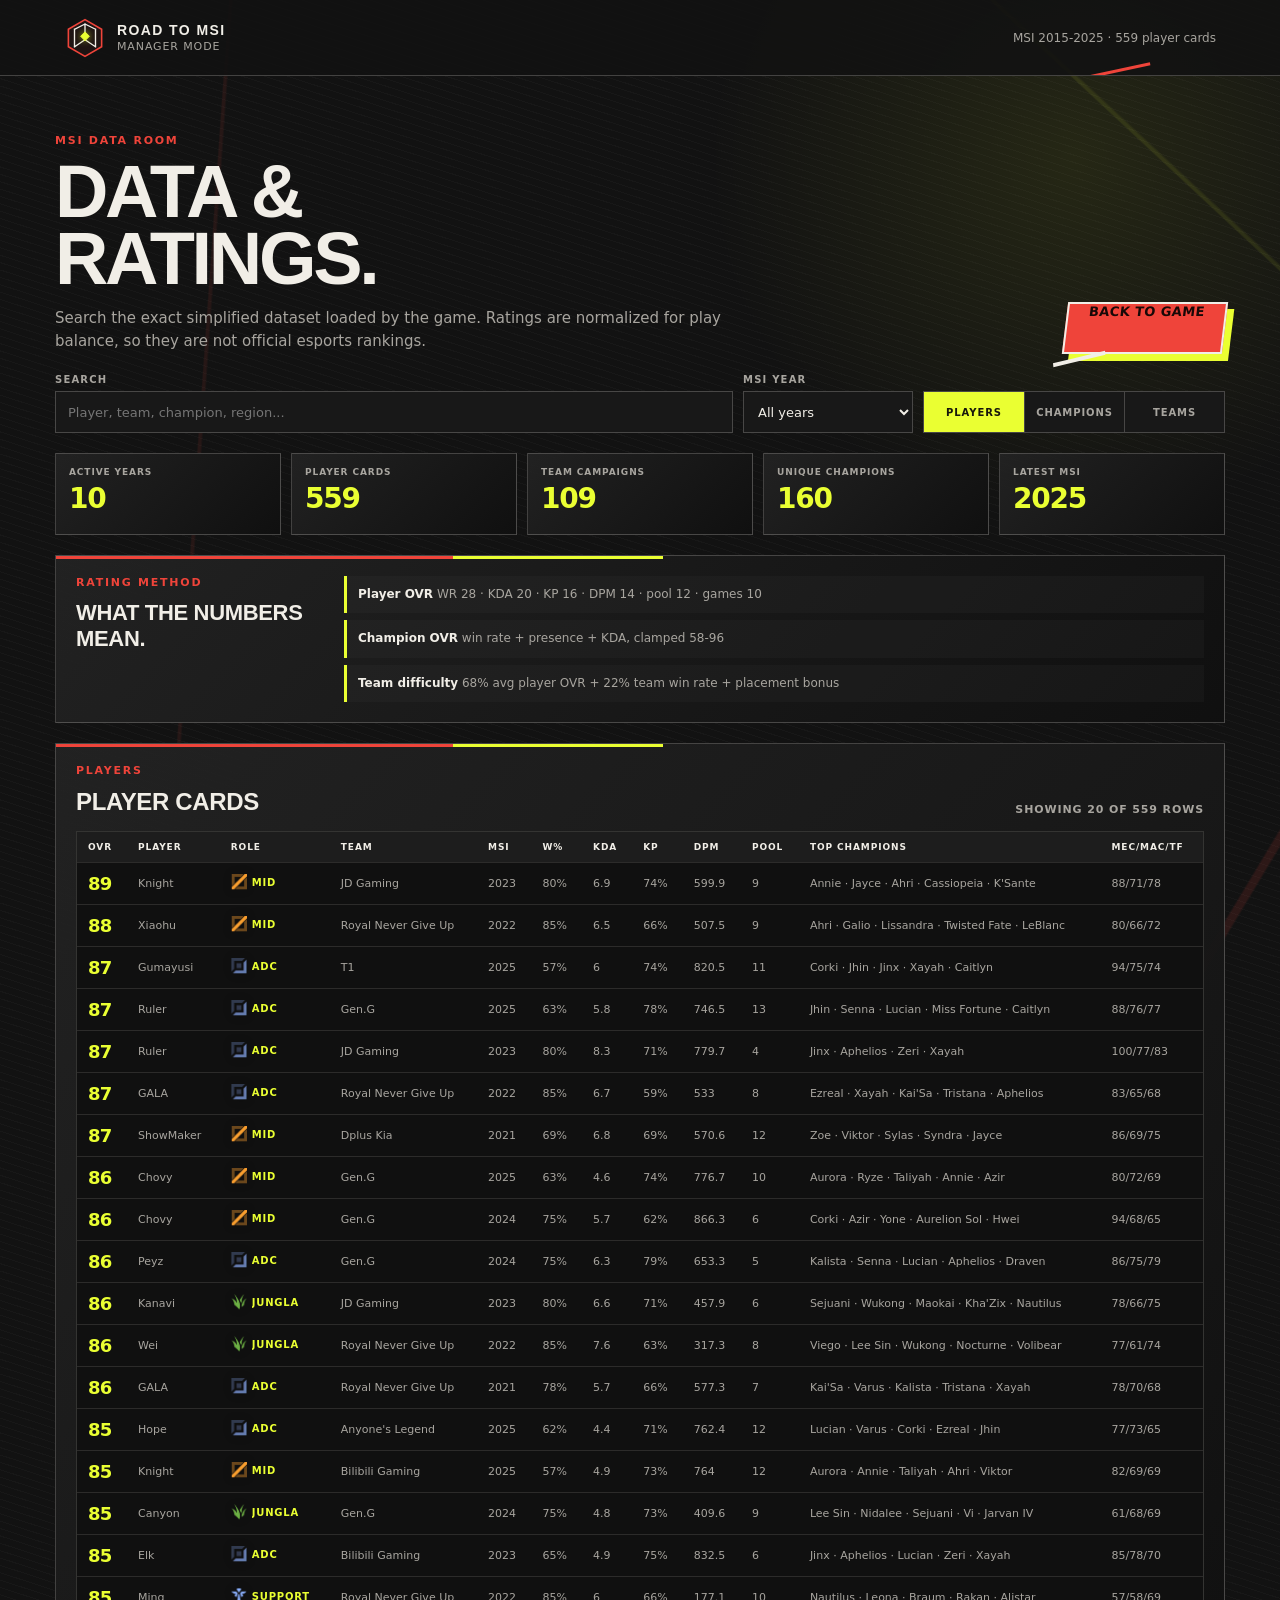
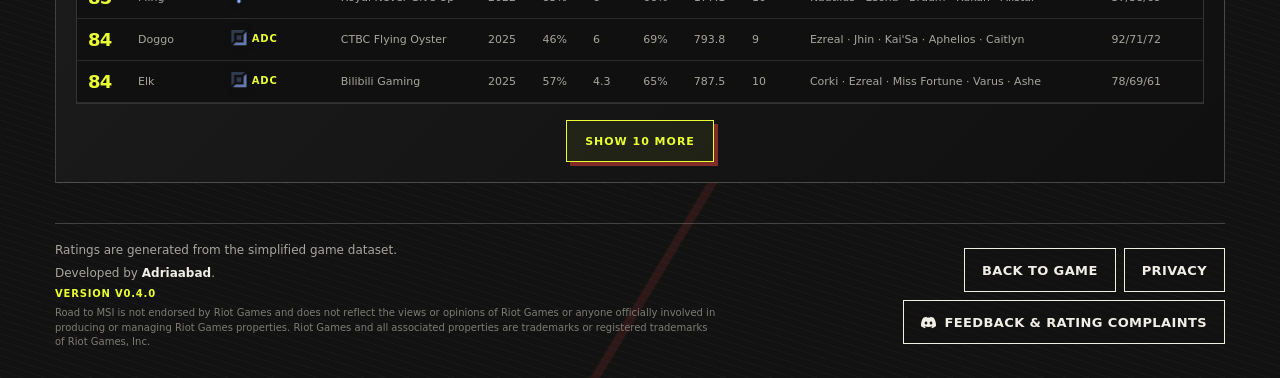
==== commit 73e1da95: "Polish footer and run summary layout" ====
--- a/data.html
+++ b/data.html
@@ -5,7 +5,7 @@
     <meta name="viewport" content="width=device-width, initial-scale=1">
     <meta name="theme-color" content="#090e1b">
     <title>Road to MSI · Data & ratings</title>
-    <link rel="stylesheet" href="styles.css?v=30">
+    <link rel="stylesheet" href="styles.css?v=31">
     <!-- Cloudflare Web Analytics -->
     <script defer src="https://static.cloudflareinsights.com/beacon.min.js" data-cf-beacon='{"token":"1d2fa0e4ed1d4e73a9a6348299b69774"}'></script>
     <!-- End Cloudflare Web Analytics -->
@@ -85,7 +85,8 @@
     <footer class="site-footer" aria-label="Site footer">
       <div class="footer-copy">
         <span>Ratings are generated from the simplified game dataset.</span>
-        <span>Developed by <a href="https://www.linkedin.com/in/adriaabadjuarez/" target="_blank" rel="noopener">AdriaBad</a>.</span>
+        <span>Developed by <a href="https://www.linkedin.com/in/adriaabadjuarez/" target="_blank" rel="noopener">Adriaabad</a>.</span>
+        <span class="site-version">Version v0.4.0</span>
         <span class="riot-disclaimer">Road to MSI is not endorsed by Riot Games and does not reflect the views or opinions of Riot Games or anyone officially involved in producing or managing Riot Games properties. Riot Games and all associated properties are trademarks or registered trademarks of Riot Games, Inc.</span>
       </div>
       <nav class="footer-links" aria-label="Footer links">
--- a/styles.css
+++ b/styles.css
@@ -58,9 +58,10 @@
 .footer-copy a:hover { color: var(--cyan); }
 .riot-disclaimer { max-width: 800px; color: #7e7b75; font-size: 10px; line-height: 1.45; }
 .footer-links { display: flex; flex-wrap: wrap; justify-content: flex-end; gap: 8px; }
-.footer-data-link { min-height: 34px; padding-inline: 13px; font-size: 10px; text-decoration: none; }
+.footer-data-link { display: inline-flex; align-items: center; justify-content: center; gap: 8px; min-height: 34px; padding-inline: 13px; font-size: 10px; text-align: center; text-decoration: none; }
 .discord-link { display: inline-flex; align-items: center; justify-content: center; gap: 8px; }
 .discord-icon { width: 15px; height: 15px; flex: 0 0 auto; }
+.site-version { color: var(--cyan); font-size: 10px; font-weight: 850; letter-spacing: .08em; text-transform: uppercase; }
 .screen[hidden] { display: none; }
 .eyebrow { margin: 0 0 11px; color: var(--red); font-size: 11px; font-weight: 900; letter-spacing: .16em; }
 h1, h2, h3, p { margin-top: 0; }
@@ -605,12 +606,12 @@
 .bracket-team small { color: var(--muted); font-size: 9px; font-weight: 750; letter-spacing: .03em; }
 .bracket-team.is-player { color: #16170a; background: var(--cyan); }
 .bracket-team.is-player small { color: #3b3d18; }
-.bracket-board.has-hover-path .bracket-match:not(.is-hover-path) { opacity: .42; filter: saturate(.55); }
+.bracket-board.has-hover-path .bracket-match:not(.is-hover-path) { opacity: .72; filter: saturate(.78); }
 .bracket-match, .bracket-team { transition: opacity .14s ease, filter .14s ease, border-color .14s ease, background .14s ease, box-shadow .14s ease; }
-.bracket-match.is-hover-path { border-color: var(--cyan); background: linear-gradient(90deg, rgba(234,255,50,.16), rgba(24,24,24,.98)); box-shadow: 0 0 0 1px rgba(234,255,50,.22), 4px 4px 0 rgba(239,68,58,.35); }
-.bracket-match.is-hover-path::before { background: var(--cyan); }
-.bracket-team.is-hover-team { color: #16170a; background: var(--cyan); font-weight: 850; }
-.bracket-team.is-hover-team small { color: #3b3d18; }
+.bracket-match.is-hover-path { border-color: rgba(234,255,50,.52); background: linear-gradient(90deg, rgba(234,255,50,.075), rgba(24,24,24,.98)); box-shadow: inset 0 0 0 1px rgba(234,255,50,.08); }
+.bracket-match.is-hover-path::before { background: rgba(234,255,50,.72); }
+.bracket-team.is-hover-team { color: var(--ink); background: rgba(234,255,50,.13); font-weight: 850; }
+.bracket-team.is-hover-team small { color: #aaa79f; }
 .is-placeholder { border-style: dashed; border-color: rgba(241,238,231,.18); background: rgba(255,255,255,.025); }
 .is-placeholder > div { color: #918f89; }
 .grand-final { grid-template-columns: 150px minmax(250px, 1fr) 160px; padding: 17px; border: 2px solid var(--ink); border-radius: 0; background: linear-gradient(90deg, rgba(239,68,58,.35), rgba(20,20,20,.96) 38%, rgba(234,255,50,.22)); }
